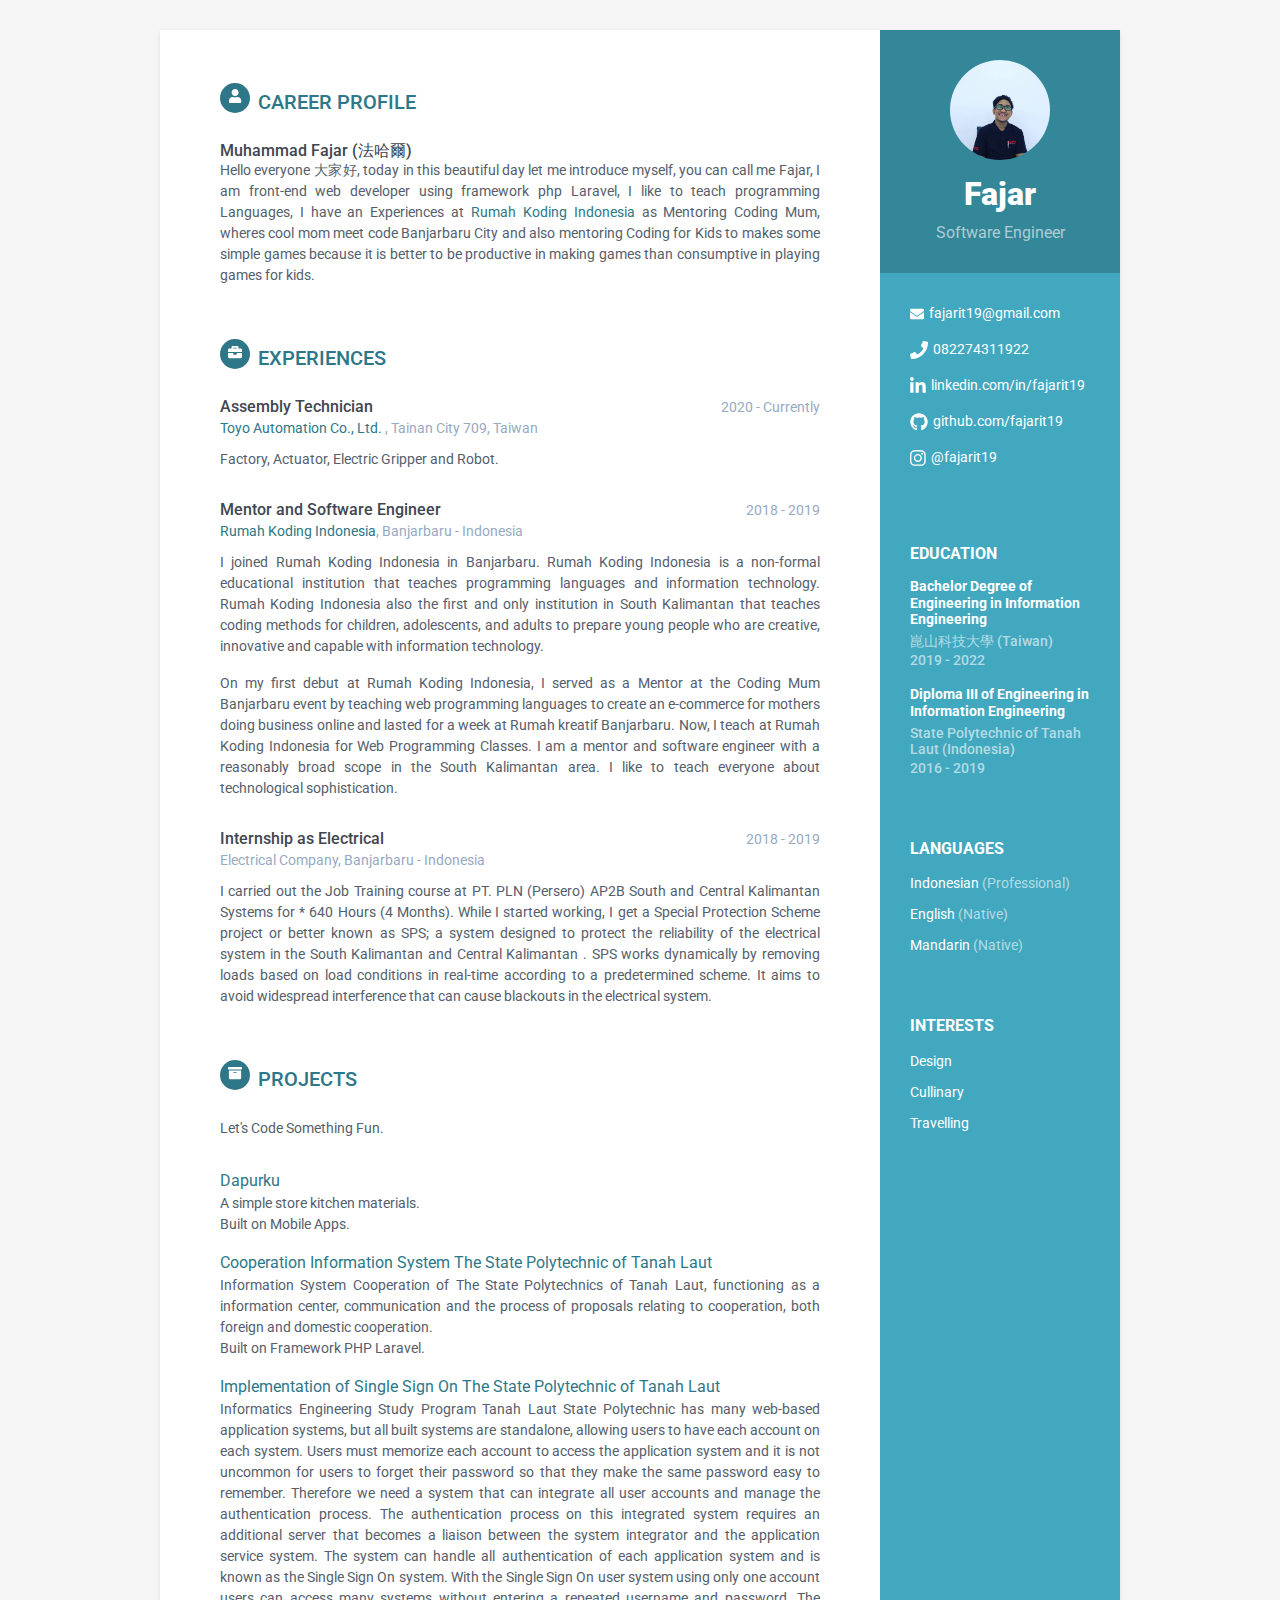
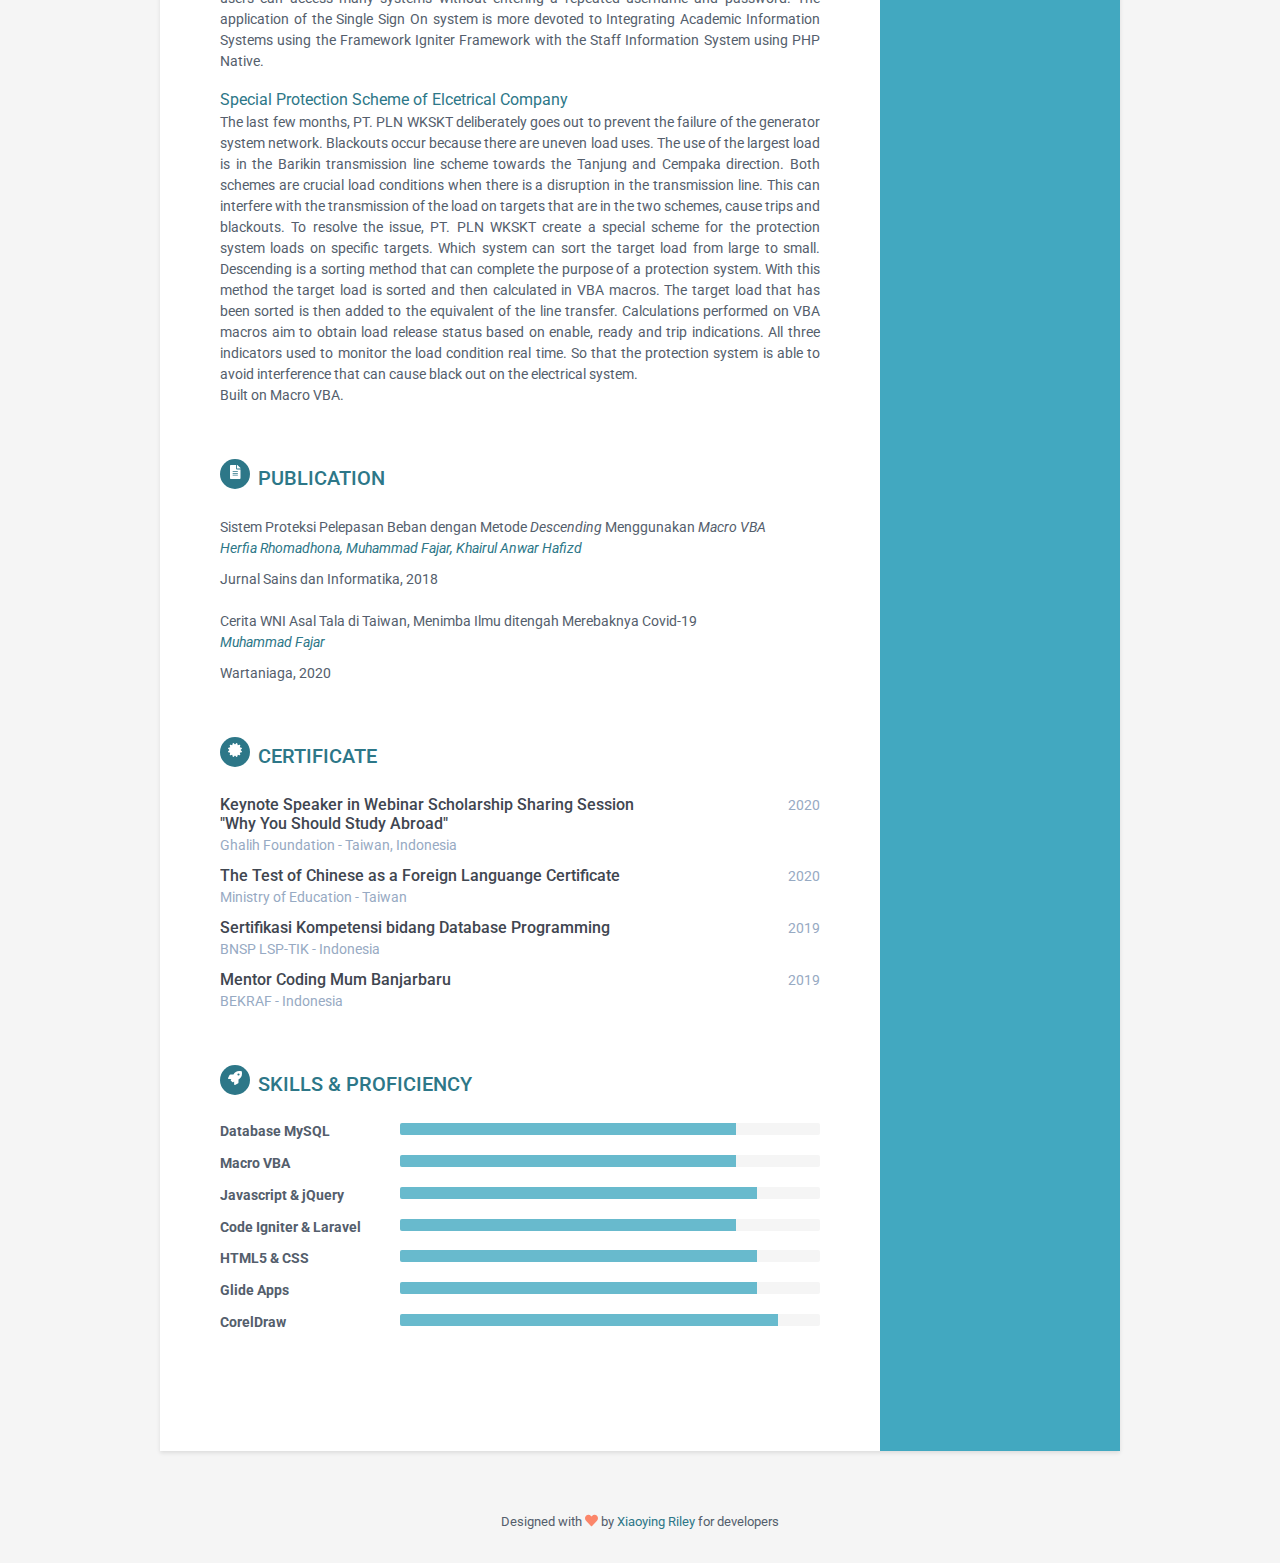
==== index.html @ 0b2ce579 "Update index.html" ====
<!DOCTYPE html>
<html lang="en">

<head>
    <title>Muhammad Fajar</title>

    <!-- Meta -->
    <meta charset="utf-8">
    <meta http-equiv="X-UA-Compatible" content="IE=edge">
    <meta name="viewport" content="width=device-width, initial-scale=1.0">
    <meta name="description" content="Responsive HTML5 Resume/CV Template for Developers">
    <meta name="author" content="Xiaoying Riley at 3rd Wave Media">
    <link rel="shortcut icon" href="codeoutlinedprogrammingsigns_81143.ico">
    <!-- Google Font -->
    <link href='https://fonts.googleapis.com/css?family=Roboto:400,500,400italic,300italic,300,500italic,700,700italic,900,900italic' rel='stylesheet' type='text/css'>
    <!-- FontAwesome JS-->
    <script defer src="assets/fontawesome/js/all.min.js"></script>
    <!-- Global CSS -->
    <link rel="stylesheet" href="assets/plugins/bootstrap/css/bootstrap.min.css">
    <!-- Theme CSS -->
    <link id="theme-style" rel="stylesheet" href="assets/css/orbit-1.css">

    <!-- DEMO ONLY -->
    <link id="theme-style" rel="stylesheet" href="demo/demo.css">

    <style type="text/css">
        img {
            border-radius: 50%;
        }
    </style>

</head>

<body>

    <div class="wrapper">
        <div class="sidebar-wrapper">
            <div class="profile-container">
                <img class="profile" src="assets/images/fajarit19.png" alt="fajarit19" width="100" height="100" />
                <h1 class="name">Fajar</h1>
                <h3 class="tagline">Software Engineer</h3>
            </div>
            <!--//profile-container-->

            <div class="contact-container container-block">
                <ul class="list-unstyled contact-list">
                    <li class="email"><i class="fas fa-envelope"></i><a href="mailto: yourname@email.com">fajarit19@gmail.com</a></li>
                    <li class="phone"><i class="fas fa-phone"></i><a href="https://api.whatsapp.com/send?phone=+6282274311922&text=Hello">082274311922</a></li>
                    <!-- <li class="website"><i class="fas fa-globe"></i><a href="https://themes.3rdwavemedia.com/bootstrap-templates/resume/orbit-free-resume-cv-bootstrap-theme-for-developers/" target="_blank">portfoliosite.com</a></li> -->
                    <li class="linkedin"><i class="fab fa-linkedin-in"></i><a href="https://linkedin.com/in/fajarit19" target="_blank">linkedin.com/in/fajarit19</a></li>
                    <li class="github"><i class="fab fa-github"></i><a href="https://github.com/fajarit19" target="_blank">github.com/fajarit19</a></li>
                    <li class="instagram"><i class="fab fa-instagram"></i><a href="https://instagram.com/fajarit19" target="_blank">@fajarit19</a></li>
                </ul>
            </div>
            <!--//contact-container-->
            <div class="education-container container-block">
                <h2 class="container-block-title">Education</h2>
                <div class="item">
                    <h4 class="degree">Bachelor Degree of Engineering in Information Engineering</h4>
                    <h5 class="meta">崑山科技大學 (Taiwan)</h5>
                    <div class="time">2019 - 2022</div>
                </div>
                <!--//item-->
                <div class="item">
                    <h4 class="degree">Diploma III of Engineering in Information Engineering</h4>
                    <h5 class="meta">State Polytechnic of Tanah Laut (Indonesia)</h5>
                    <div class="time">2016 - 2019</div>
                </div>
                <!--//item-->
            </div>
            <!--//education-container-->

            <div class="languages-container container-block">
                <h2 class="container-block-title">Languages</h2>
                <ul class="list-unstyled interests-list">
                    <li>Indonesian <span class="lang-desc">(Professional)</span></li>
                    <li>English <span class="lang-desc">(Native)</span></li>
                    <li>Mandarin <span class="lang-desc">(Native)</span></li>
                </ul>
            </div>
            <!--//interests-->

            <div class="interests-container container-block">
                <h2 class="container-block-title">Interests</h2>
                <ul class="list-unstyled interests-list">
                    <li>Design</li>
                    <li>Cullinary</li>
                    <li>Travelling</li>
                </ul>
            </div>
            <!--//interests-->

        </div>
        <!--//sidebar-wrapper-->

        <div class="main-wrapper">

            <section class="section summary-section">
                <h2 class="section-title"><span class="icon-holder"><i class="fas fa-user"></i></span>Career Profile</h2>
                <div class="summary">
                    <h3 class="job-title">Muhammad Fajar (法哈爾)</h3>
                    <p style="text-align:justify">Hello everyone 大家好, today in this beautiful day let me introduce myself, you can call me Fajar, I am front-end web developer using framework php Laravel, I like to teach programming Languages, I have an Experiences at <a href="https://rumahkoding.id"
                            target="_blank">Rumah Koding Indonesia</a> as Mentoring Coding Mum, wheres cool mom meet code Banjarbaru City and also mentoring Coding for Kids to makes some simple games because it is better to be productive in making games than
                        consumptive in playing games for kids.</p>
                </div>
                <!--//summary-->
            </section>
            <!--//section-->

            <section class="section experiences-section">
                <h2 class="section-title"><span class="icon-holder"><i class="fas fa-briefcase"></i></span>Experiences</h2>

                <div class="item">
                    <div class="meta">
                        <div class="upper-row">
                            <h3 class="job-title">Assembly Technician</h3>
                            <div class="time">2020 - Currently</div>
                        </div>
                        <!--//upper-row-->
                        <div class="company"><a href="http://www.toyorobot.com/" target="_blank">Toyo Automation Co., Ltd. </a>, Tainan City 709, Taiwan</div>
                    </div>
                    <!--//meta-->
                    <div class="details">
                        <p style="text-align:justify">Factory, Actuator, Electric Gripper and Robot.</p>

                    </div>
                    <!--//details-->
                </div>
                <!--//item-->

                <div class="item">
                    <div class="meta">
                        <div class="upper-row">
                            <h3 class="job-title">Mentor and Software Engineer</h3>
                            <div class="time">2018 - 2019</div>
                        </div>
                        <!--//upper-row-->
                        <div class="company"><a href="https://rumahkoding.id" target="_blank">Rumah Koding Indonesia</a>, Banjarbaru - Indonesia</div>
                    </div>
                    <!--//meta-->
                    <div class="details">
                        <p style="text-align:justify">I joined Rumah Koding Indonesia in Banjarbaru. Rumah Koding Indonesia is a non-formal educational institution that teaches programming languages and information technology. Rumah Koding Indonesia also the first and only institution
                            in South Kalimantan that teaches coding methods for children, adolescents, and adults to prepare young people who are creative, innovative and capable with information technology.</p>
                        <p style="text-align:justify">On my first debut at Rumah Koding Indonesia, I served as a Mentor at the Coding Mum Banjarbaru event by teaching web programming languages to create an e-commerce for mothers doing business online and lasted for a week at Rumah
                            kreatif Banjarbaru. Now, I teach at Rumah Koding Indonesia for Web Programming Classes. I am a mentor and software engineer with a reasonably broad scope in the South Kalimantan area. I like to teach everyone about technological
                            sophistication.
                        </p>
                    </div>
                    <!--//details-->
                </div>
                <!--//item-->

                <div class="item">
                    <div class="meta">
                        <div class="upper-row">
                            <h3 class="job-title">Internship as Electrical</h3>
                            <div class="time">2018 - 2019</div>
                        </div>
                        <!--//upper-row-->
                        <div class="company">Electrical Company, Banjarbaru - Indonesia</div>
                    </div>
                    <!--//meta-->
                    <div class="details">
                        <p style="text-align:justify">I carried out the Job Training course at PT. PLN (Persero) AP2B South and Central Kalimantan Systems for * 640 Hours (4 Months). While I started working, I get a Special Protection Scheme project or better known as SPS; a system
                            designed to protect the reliability of the electrical system in the South Kalimantan and Central Kalimantan . SPS works dynamically by removing loads based on load conditions in real-time according to a predetermined scheme.
                            It aims to avoid widespread interference that can cause blackouts in the electrical system.</p>

                    </div>
                    <!--//details-->
                </div>
                <!--//item-->

            </section>
            <!--//section-->

            <section class="section projects-section">
                <h2 class="section-title"><span class="icon-holder"><i class="fas fa-archive"></i></span>Projects</h2>
                <div class="intro">
                    <p style="text-align:justify">Let's Code Something Fun. </p>
                </div>
                <!--//intro-->
                <div class="item">
                    <span class="project-title"><a href="" target="_blank">Dapurku</a></span> <br>
                    <p class="project-tagline">A simple store kitchen materials. <br> Built on Mobile Apps. </p>
                </div>
                <!--//item
                <div class="item">
                    <span class="project-title"><a href="" target="_blank">Orange Expert System with Certainty Factor Method</a></span> <br>
                    <p class="project-tagline" style="text-align:justify">Expert systems that can detect or diagnose diseases in lemon plants. Certainty Factor Method technique is one of the methods found in the expert system that can search for the type of disease with the most symptoms in the input, so
                        as to produce conclusions in the form of diseases of each disease. <br> Built on Framework PHP Code Igniter.</p>

                </div>
                -->
                <div class="item">
                    <span class="project-title"><a href="https://fajarit19.github.io/sikmatala/" target="_blank">Cooperation Information System The State Polytechnic of Tanah Laut</a></span> <br>
                    <p class="project-tagline" style="text-align:justify">Information System Cooperation of The State Polytechnics of Tanah Laut, functioning as a information center, communication and the process of proposals relating to cooperation, both foreign and domestic cooperation. <br> Built on Framework
                        PHP Laravel.</p>
                </div>
                <!--//item-->
                <div class="item">
                    <span class="project-title"><a href="" target="_blank">Implementation of Single Sign On The State Polytechnic of Tanah Laut</a></span> <br>
                    <p class="project-tagline" style="text-align:justify">Informatics Engineering Study Program Tanah Laut State Polytechnic has many web-based application systems, but all built systems are standalone, allowing users to have each account on each system. Users must memorize each account to
                        access the application system and it is not uncommon for users to forget their password so that they make the same password easy to remember. Therefore we need a system that can integrate all user accounts and manage the authentication
                        process. The authentication process on this integrated system requires an additional server that becomes a liaison between the system integrator and the application service system. The system can handle all authentication of each
                        application system and is known as the Single Sign On system. With the Single Sign On user system using only one account users can access many systems without entering a repeated username and password. The application of the Single
                        Sign On system is more devoted to Integrating Academic Information Systems using the Framework Igniter Framework with the Staff Information System using PHP Native.</p>
                </div>
                <!--//item-->
                <div class="item">
                    <span class="project-title"><a href="" target="_blank">Special Protection Scheme of Elcetrical Company</a></span> <br>
                    <p class="project-tagline" style="text-align:justify">The last few months, PT. PLN WKSKT deliberately goes out to prevent the failure of the generator system network. Blackouts occur because there are uneven load uses. The use of the largest load is in the Barikin transmission line scheme
                        towards the Tanjung and Cempaka direction. Both schemes are crucial load conditions when there is a disruption in the transmission line. This can interfere with the transmission of the load on targets that are in the two schemes,
                        cause trips and blackouts. To resolve the issue, PT. PLN WKSKT create a special scheme for the protection system loads on specific targets. Which system can sort the target load from large to small. Descending is a sorting method
                        that can complete the purpose of a protection system. With this method the target load is sorted and then calculated in VBA macros. The target load that has been sorted is then added to the equivalent of the line transfer. Calculations
                        performed on VBA macros aim to obtain load release status based on enable, ready and trip indications. All three indicators used to monitor the load condition real time. So that the protection system is able to avoid interference
                        that can cause black out on the electrical system. <br> Built on Macro VBA.</p>
                </div>
                <!--
                <div class="item">
                    <span class="project-title"><a href="" target="_blank">Stalls Read  of City Banjarbaru</a></span> <br>
                    <p class="project-tagline">A simple book lending system. <br> Built on Glide Apps. </p>
                </div>
                //item-->
                <!--//item-->
            </section>
            <!--//section-->

            <section class="section publications-section">
                <h2 class="section-title"><span class="icon-holder"><i class="fas fa-file-alt"></i></span>Publication</h2>
                <!--//intro-->
                <div class="item">
                    <div class="publication-title">Sistem Proteksi Pelepasan Beban dengan Metode <i>Descending</i> Menggunakan <i>Macro VBA</i> </div>
                    <div class="company"><a href="https://doi.org/10.34128/jsi.v5i1.165" target="_blank"><i>Herfia Rhomadhona, Muhammad Fajar, Khairul Anwar Hafizd</i></a></div>
                    <div class="publication-conference">Jurnal Sains dan Informatika, 2018</div>
                </div>
                <!--//item--><br>
                <div class="item">
                    <div class="publication-title">Cerita WNI Asal Tala di Taiwan, Menimba Ilmu ditengah Merebaknya Covid-19</div>
                    <div class="company"><a href="https://wartaniaga.com/2020/03/cerita-wni-asal-tala-di-taiwan-menimba-ilmu-di-tengah-merebaknya-covid-19/" target="_blank"><i>Muhammad Fajar</i></a></div>
                    <div class="publication-conference">Wartaniaga, 2020</div>
                </div>
                <!--//item-->
            </section>

            <section class="section certificate-section">
                <h2 class="section-title"><span class="icon-holder"><i class="fas fa-certificate"></i></span>Certificate</h2>

                <div class="item">
                    <div class="meta">
                        <div class="upper-row">
                            <h3 class="job-title">Keynote Speaker in Webinar Scholarship Sharing Session <br> "Why You Should Study Abroad"</h3>
                            <div class="time">2020</div>
                        </div>
                        <!--//upper-row-->
                        <div class="company">Ghalih Foundation - Taiwan, Indonesia</div>
                    </div>
                    <!--//meta-->
                </div>
                <!--//item-->

                <div class="item">
                    <div class="meta">
                        <div class="upper-row">
                            <h3 class="job-title">The Test of Chinese as a Foreign Languange Certificate</h3>
                            <div class="time">2020</div>
                        </div>
                        <!--//upper-row-->
                        <div class="company">Ministry of Education - Taiwan</div>
                    </div>
                    <!--//meta-->
                </div>
                <!--//item-->

                <div class="item">
                    <div class="meta">
                        <div class="upper-row">
                            <h3 class="job-title">Sertifikasi Kompetensi bidang Database Programming</h3>
                            <div class="time">2019</div>
                        </div>
                        <!--//upper-row-->
                        <div class="company">BNSP LSP-TIK - Indonesia</div>
                    </div>
                    <!--//meta-->

                    <div class="item">
                        <div class="meta">
                            <div class="upper-row">
                                <h3 class="job-title">Mentor Coding Mum Banjarbaru</h3>
                                <div class="time">2019</div>
                            </div>
                            <!--//upper-row-->
                            <div class="company">BEKRAF - Indonesia</div>
                        </div>
                        <!--//meta-->
                    </div>
                    <!--//item-->

                </div>
                <!--//item-->

            </section>
            <!--//section-->

            <section class="skills-section section">
                <h2 class="section-title"><span class="icon-holder"><i class="fas fa-rocket"></i></span>Skills &amp; Proficiency</h2>
                <div class="skillset">
                    <div class="item">
                        <h3 class="level-title">Database MySQL</h3>
                        <div class="progress level-bar">
                            <div class="progress-bar theme-progress-bar" role="progressbar" style="width: 80%" aria-valuenow="80" aria-valuemin="0" aria-valuemax="100"></div>
                        </div>
                    </div>
                    <!--//item-->
                    
                    <div class="item">
                        <h3 class="level-title">Macro VBA</h3>
                        <div class="progress level-bar">
                            <div class="progress-bar theme-progress-bar" role="progressbar" style="width: 80%" aria-valuenow="80" aria-valuemin="0" aria-valuemax="100"></div>
                        </div>
                    </div>
                    <!--//item-->

                    <div class="item">
                        <h3 class="level-title">Javascript &amp; jQuery</h3>
                        <div class="progress level-bar">
                            <div class="progress-bar theme-progress-bar" role="progressbar" style="width: 85%" aria-valuenow="85" aria-valuemin="0" aria-valuemax="100"></div>
                        </div>
                    </div>
                    <!--//item-->

                    <div class="item">
                        <h3 class="level-title">Code Igniter &amp; Laravel</h3>
                        <div class="progress level-bar">
                            <div class="progress-bar theme-progress-bar" role="progressbar" style="width: 80%" aria-valuenow="80" aria-valuemin="0" aria-valuemax="100"></div>
                        </div>
                    </div>
                    <!--//item-->

                    <div class="item">
                        <h3 class="level-title">HTML5 &amp; CSS</h3>
                        <div class="progress level-bar">
                            <div class="progress-bar theme-progress-bar" role="progressbar" style="width: 85%" aria-valuenow="85" aria-valuemin="0" aria-valuemax="100"></div>
                        </div>
                    </div>
                    <!--//item-->

                    <div class="item">
                        <h3 class="level-title">Glide Apps</h3>
                        <div class="progress level-bar">
                            <div class="progress-bar theme-progress-bar" role="progressbar" style="width: 85%" aria-valuenow="85" aria-valuemin="0" aria-valuemax="100"></div>
                        </div>
                    </div>
                    <!--//item-->

                    <div class="item">
                        <h3 class="level-title">CorelDraw</h3>
                        <div class="progress level-bar">
                            <div class="progress-bar theme-progress-bar" role="progressbar" style="width: 90%" aria-valuenow="90" aria-valuemin="0" aria-valuemax="100"></div>
                        </div>
                    </div>
                    <!--//item-->

                </div>
            </section>
            <!--//skills-section-->

        </div>
        <!--//main-body-->
    </div>

    <footer class="footer">
        <div class="text-center">
            <!--/* This template is free as long as you keep the footer attribution link. If you'd like to use the template without the attribution link, you can buy the commercial license via our website: themes.3rdwavemedia.com Thank you for your support. :) */-->
            <small class="copyright">Designed with <i class="fas fa-heart"></i> by <a href="http://themes.3rdwavemedia.com" target="_blank">Xiaoying Riley</a> for developers</small>
        </div>
        <!--//container-->
    </footer>
    <!--//footer-->

    <!-- DEMO ONLY -->
    <script type="text/javascript" src="demo/jquery-3.4.1.min.js"></script>
    <script type="text/javascript" src="demo/demo.js"></script>

</body>

</html>
---- assets/css/orbit-1.css ----
/*! 
 * Template Name: Orbit - Bootstrap 4 Resume/CV Template for Developers
 * Version: 2.1
 * Author: Xiaoying Riley
 * Copyright: 3rd Wave Media
 * Twitter: @3rdwave_themes
 * Website: http://themes.3rdwavemedia.com/
*/
body {
  font-family: 'Roboto', sans-serif;
  color: #545E6C;
  background: #f5f5f5;
  font-size: 14px;
  -webkit-font-smoothing: antialiased;
  -moz-osx-font-smoothing: grayscale;
}

h1, h2, h3, h4, h5, h6 {
  font-weight: 700;
}

a {
  color: #2d7788;
}

a:hover {
  text-decoration: underline;
  color: #1a454f;
  -webkit-transition: all 0.4s ease-in-out;
  -moz-transition: all 0.4s ease-in-out;
  -ms-transition: all 0.4s ease-in-out;
  -o-transition: all 0.4s ease-in-out;
}

a:focus {
  text-decoration: none;
}

p {
  line-height: 1.5;
}

.wrapper {
  background: #42A8C0;
  max-width: 960px;
  margin: 0 auto;
  margin-top: 30px;
  position: relative;
  -webkit-box-shadow: 0px 2px 4px rgba(0, 0, 0, 0.1);
  -moz-box-shadow: 0px 2px 4px rgba(0, 0, 0, 0.1);
  box-shadow: 0px 2px 4px rgba(0, 0, 0, 0.1);
}

.sidebar-wrapper {
  background: #42A8C0;
  position: absolute;
  right: 0;
  width: 240px;
  height: 100%;
  min-height: 800px;
  color: #fff;
}

.sidebar-wrapper a {
  color: #fff;
}

.sidebar-wrapper .profile-container {
  padding: 30px;
  background: rgba(0, 0, 0, 0.2);
  text-align: center;
  color: #fff;
}

.sidebar-wrapper .name {
  font-size: 32px;
  font-weight: 900;
  margin-top: 0;
  margin-bottom: 10px;
}

.sidebar-wrapper .tagline {
  color: rgba(255, 255, 255, 0.6);
  font-size: 16px;
  font-weight: 400;
  margin-top: 0;
  margin-bottom: 0;
}

.sidebar-wrapper .profile {
  margin-bottom: 15px;
}

.sidebar-wrapper .contact-list .svg-inline--fa {
  margin-right: 5px;
  font-size: 18px;
  vertical-align: middle;
}

.sidebar-wrapper .contact-list li {
  margin-bottom: 15px;
}

.sidebar-wrapper .contact-list li:last-child {
  margin-bottom: 0;
}

.sidebar-wrapper .contact-list .email .svg-inline--fa {
  font-size: 14px;
}

.sidebar-wrapper .container-block {
  padding: 30px;
}

.sidebar-wrapper .container-block-title {
  text-transform: uppercase;
  font-size: 16px;
  font-weight: 700;
  margin-top: 0;
  margin-bottom: 15px;
}

.sidebar-wrapper .degree {
  font-size: 14px;
  margin-top: 0;
  margin-bottom: 5px;
}

.sidebar-wrapper .education-container .item {
  margin-bottom: 15px;
}

.sidebar-wrapper .education-container .item:last-child {
  margin-bottom: 0;
}

.sidebar-wrapper .education-container .meta {
  color: rgba(255, 255, 255, 0.6);
  font-weight: 500;
  margin-bottom: 0px;
  margin-top: 0;
  font-size: 14px;
}

.sidebar-wrapper .education-container .time {
  color: rgba(255, 255, 255, 0.6);
  font-weight: 500;
  margin-bottom: 0px;
}

.sidebar-wrapper .languages-container .lang-desc {
  color: rgba(255, 255, 255, 0.6);
}

.sidebar-wrapper .languages-list {
  margin-bottom: 0;
}

.sidebar-wrapper .languages-list li {
  margin-bottom: 10px;
}

.sidebar-wrapper .languages-list li:last-child {
  margin-bottom: 0;
}

.sidebar-wrapper .interests-list {
  margin-bottom: 0;
}

.sidebar-wrapper .interests-list li {
  margin-bottom: 10px;
}

.sidebar-wrapper .interests-list li:last-child {
  margin-bottom: 0;
}

.main-wrapper {
  background: #fff;
  padding: 60px;
  padding-right: 300px;
}

.main-wrapper .section-title {
  text-transform: uppercase;
  font-size: 20px;
  font-weight: 500;
  color: #2d7788;
  position: relative;
  margin-top: 0;
  margin-bottom: 20px;
}

.main-wrapper .section-title .icon-holder {
  width: 30px;
  height: 30px;
  margin-right: 8px;
  display: inline-block;
  color: #fff;
  -webkit-border-radius: 50%;
  -moz-border-radius: 50%;
  -ms-border-radius: 50%;
  -o-border-radius: 50%;
  border-radius: 50%;
  -moz-background-clip: padding;
  -webkit-background-clip: padding-box;
  background-clip: padding-box;
  background: #2d7788;
  text-align: center;
  font-size: 16px;
  position: relative;
  top: -8px;
}

.main-wrapper .section-title .icon-holder .svg-inline--fa {
  font-size: 14px;
  margin-top: 6px;
}

.main-wrapper .section {
  margin-bottom: 60px;
}

.main-wrapper .experiences-section .item {
  margin-bottom: 30px;
}

.main-wrapper .upper-row {
  position: relative;
  overflow: hidden;
  margin-bottom: 2px;
}

.main-wrapper .job-title {
  color: #3F4650;
  font-size: 16px;
  margin-top: 0;
  margin-bottom: 0;
  font-weight: 500;
}

.main-wrapper .time {
  position: absolute;
  right: 0;
  top: 0;
  color: #97AAC3;
}

.main-wrapper .company {
  margin-bottom: 10px;
  color: #97AAC3;
}

.main-wrapper .project-title {
  font-size: 16px;
  font-weight: 400;
  margin-top: 0;
  margin-bottom: 5px;
}

.main-wrapper .projects-section .intro {
  margin-bottom: 30px;
}

.main-wrapper .projects-section .item {
  margin-bottom: 15px;
}

.skillset .item {
  margin-bottom: 15px;
  overflow: hidden;
}

.skillset .level-title {
  font-size: 14px;
  margin-top: 0;
  margin-bottom: 12px;
}

.skillset .level-bar {
  height: 12px;
  background: #f5f5f5;
  -webkit-border-radius: 2px;
  -moz-border-radius: 2px;
  -ms-border-radius: 2px;
  -o-border-radius: 2px;
  border-radius: 2px;
  -moz-background-clip: padding;
  -webkit-background-clip: padding-box;
  background-clip: padding-box;
}

.skillset .theme-progress-bar {
  background: #68bacd;
}

.footer {
  padding: 30px;
  padding-top: 60px;
}

.footer .copyright {
  line-height: 1.6;
  color: #545E6C;
  font-size: 13px;
}

.footer .fa-heart {
  color: #fb866a;
}

@media (max-width: 767.98px) {
  .sidebar-wrapper {
    position: static;
    width: inherit;
  }
  .main-wrapper {
    padding: 30px;
  }
  .main-wrapper .time {
    position: static;
    display: block;
    margin-top: 5px;
  }
  .main-wrapper .upper-row {
    margin-bottom: 0;
  }
}

@media (min-width: 992px) {
  .skillset .level-title {
    display: inline-block;
    float: left;
    width: 30%;
    margin-bottom: 0;
  }
}
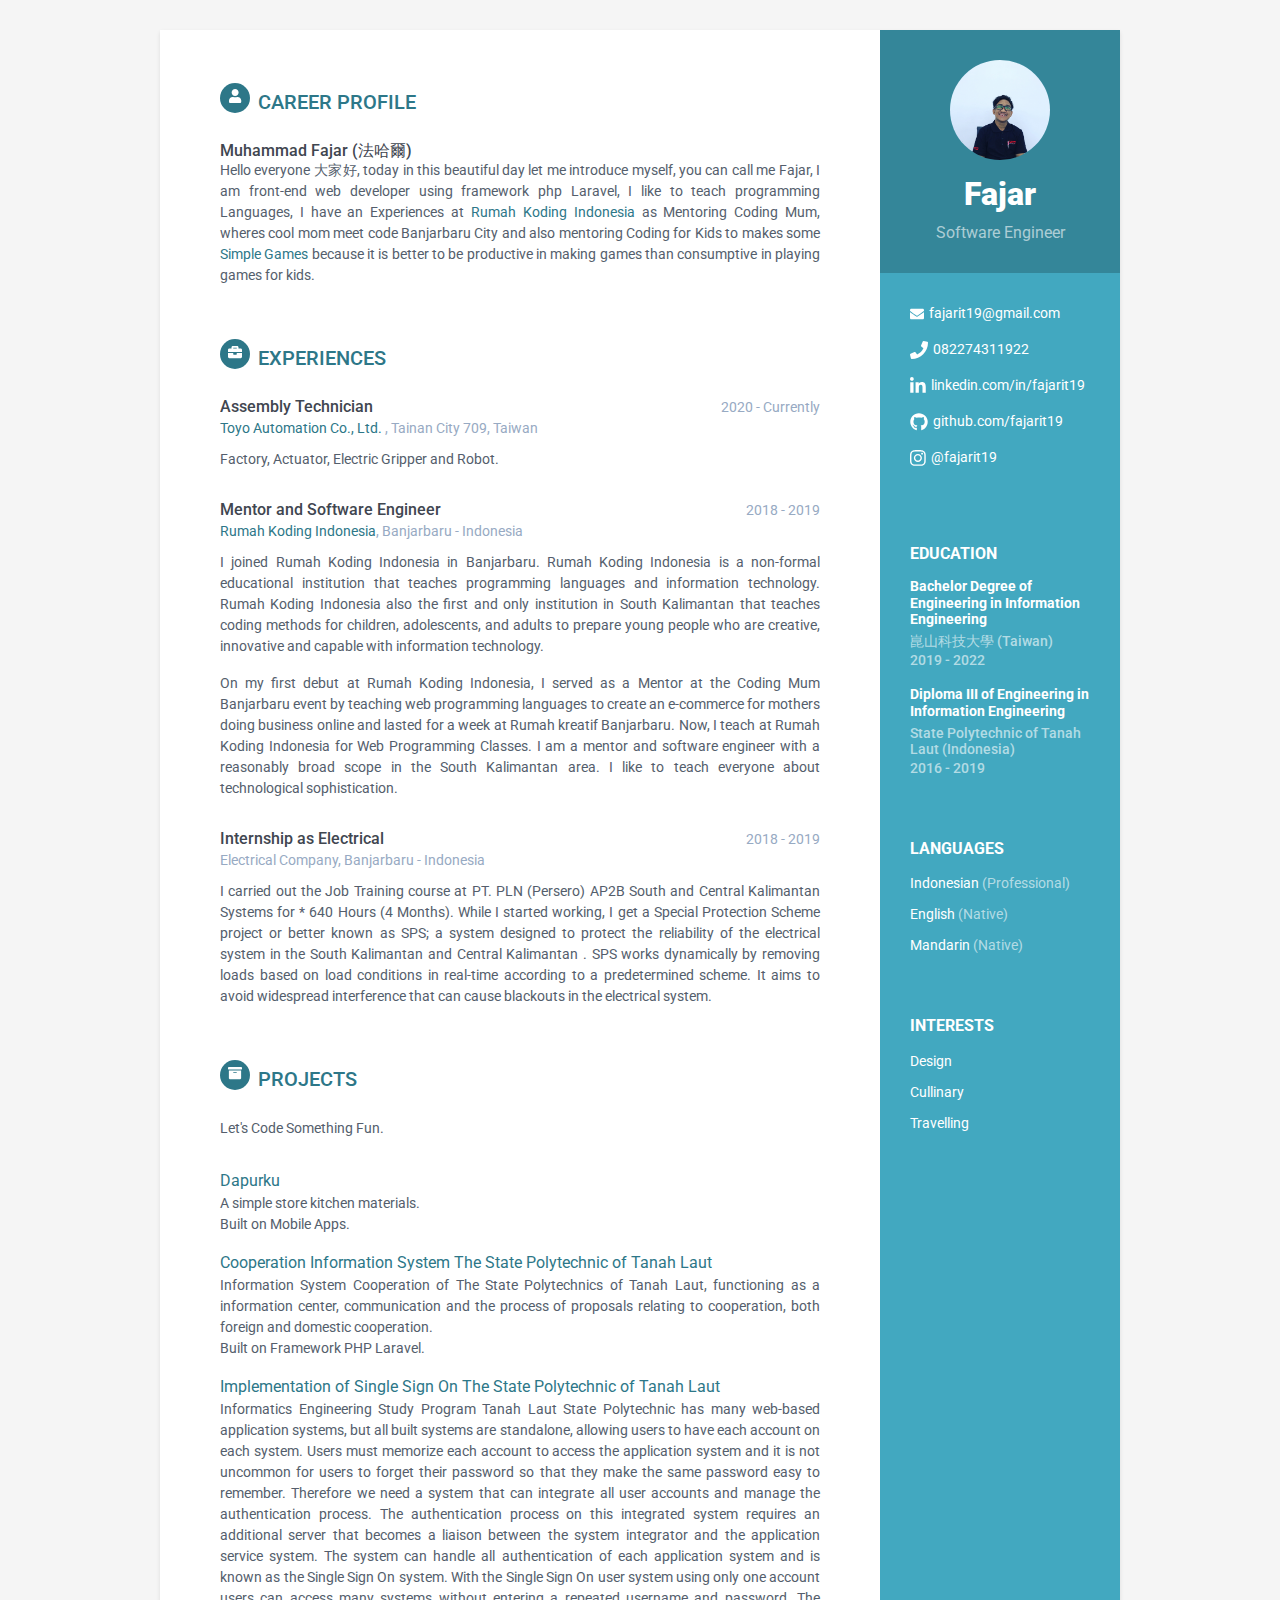
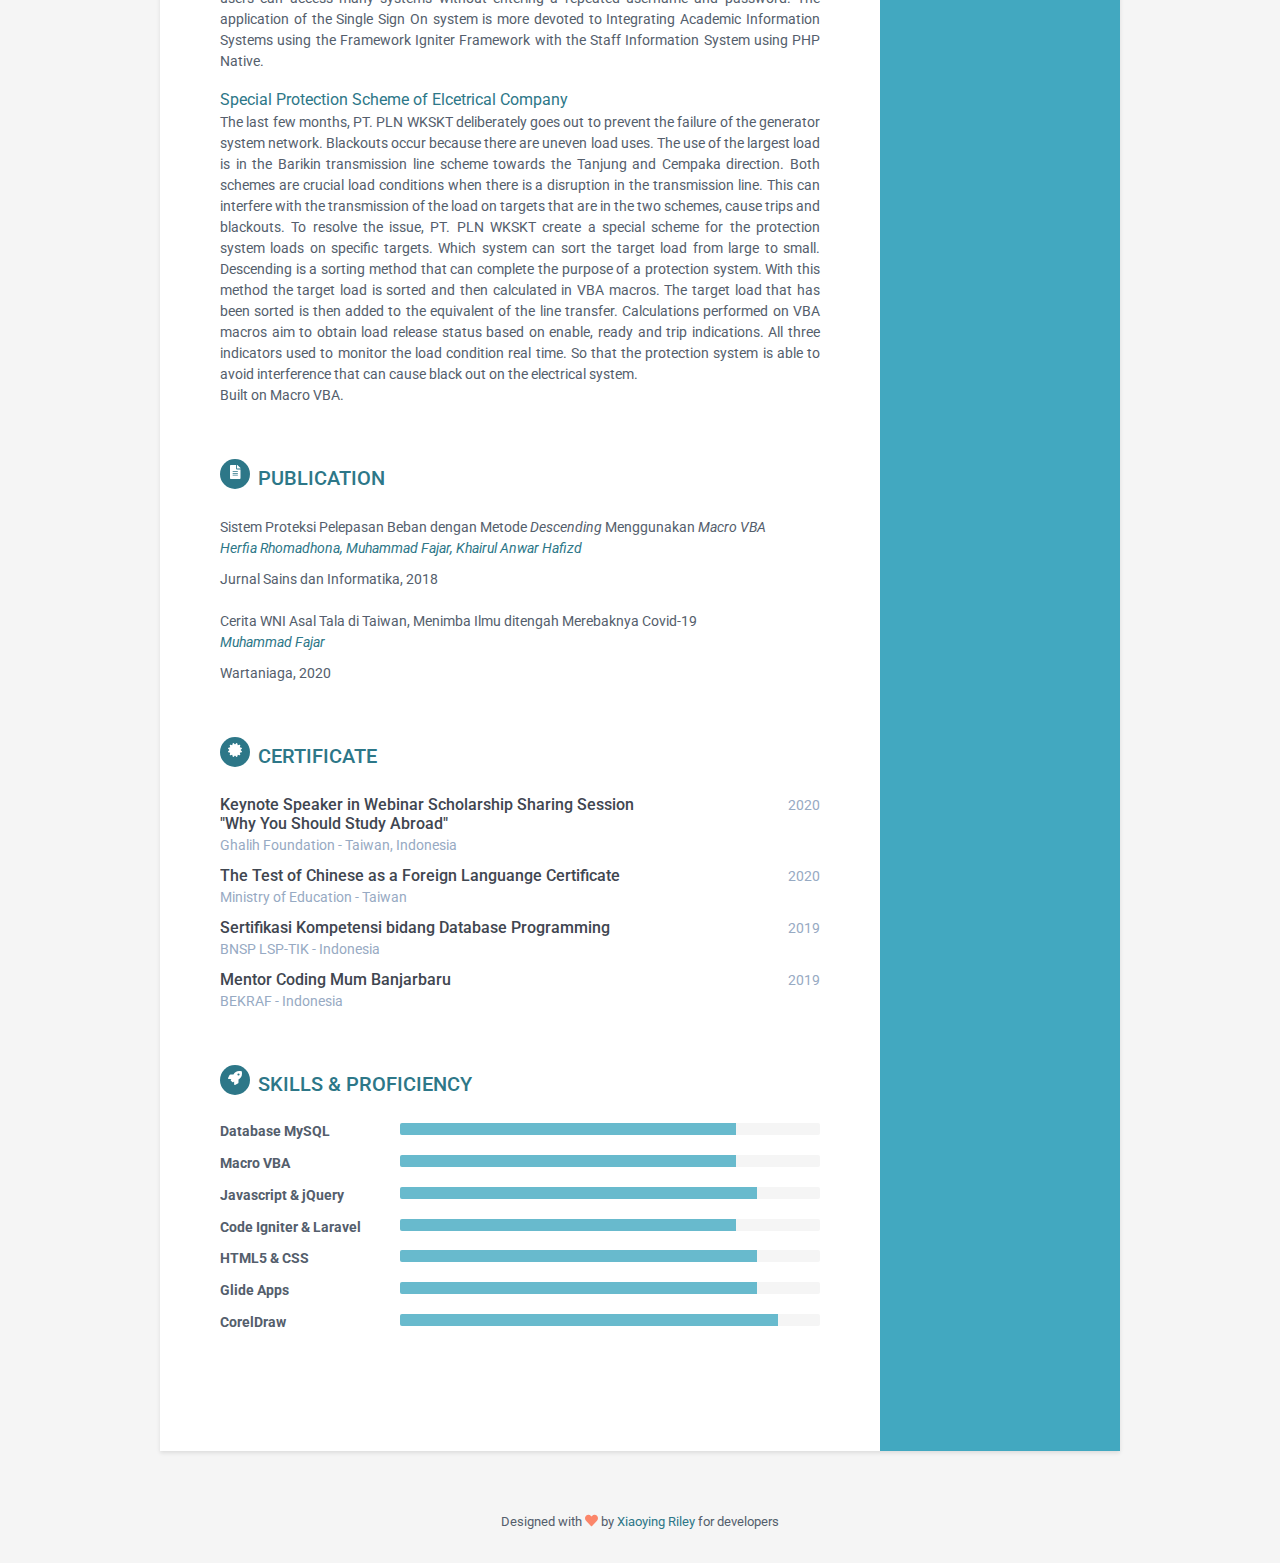
==== commit 24e84144: "Update index.html" ====
--- a/index.html
+++ b/index.html
@@ -100,7 +100,7 @@
                 <div class="summary">
                     <h3 class="job-title">Muhammad Fajar (法哈爾)</h3>
                     <p style="text-align:justify">Hello everyone 大家好, today in this beautiful day let me introduce myself, you can call me Fajar, I am front-end web developer using framework php Laravel, I like to teach programming Languages, I have an Experiences at <a href="https://rumahkoding.id"
-                            target="_blank">Rumah Koding Indonesia</a> as Mentoring Coding Mum, wheres cool mom meet code Banjarbaru City and also mentoring Coding for Kids to makes some simple games because it is better to be productive in making games than
+                            target="_blank">Rumah Koding Indonesia</a> as Mentoring Coding Mum, wheres cool mom meet code Banjarbaru City and also mentoring Coding for Kids to makes some <a href="kegiatan_rumahkoding.png" target="_blank">Simple Games </a> because it is better to be productive in making games than
                         consumptive in playing games for kids.</p>
                 </div>
                 <!--//summary-->
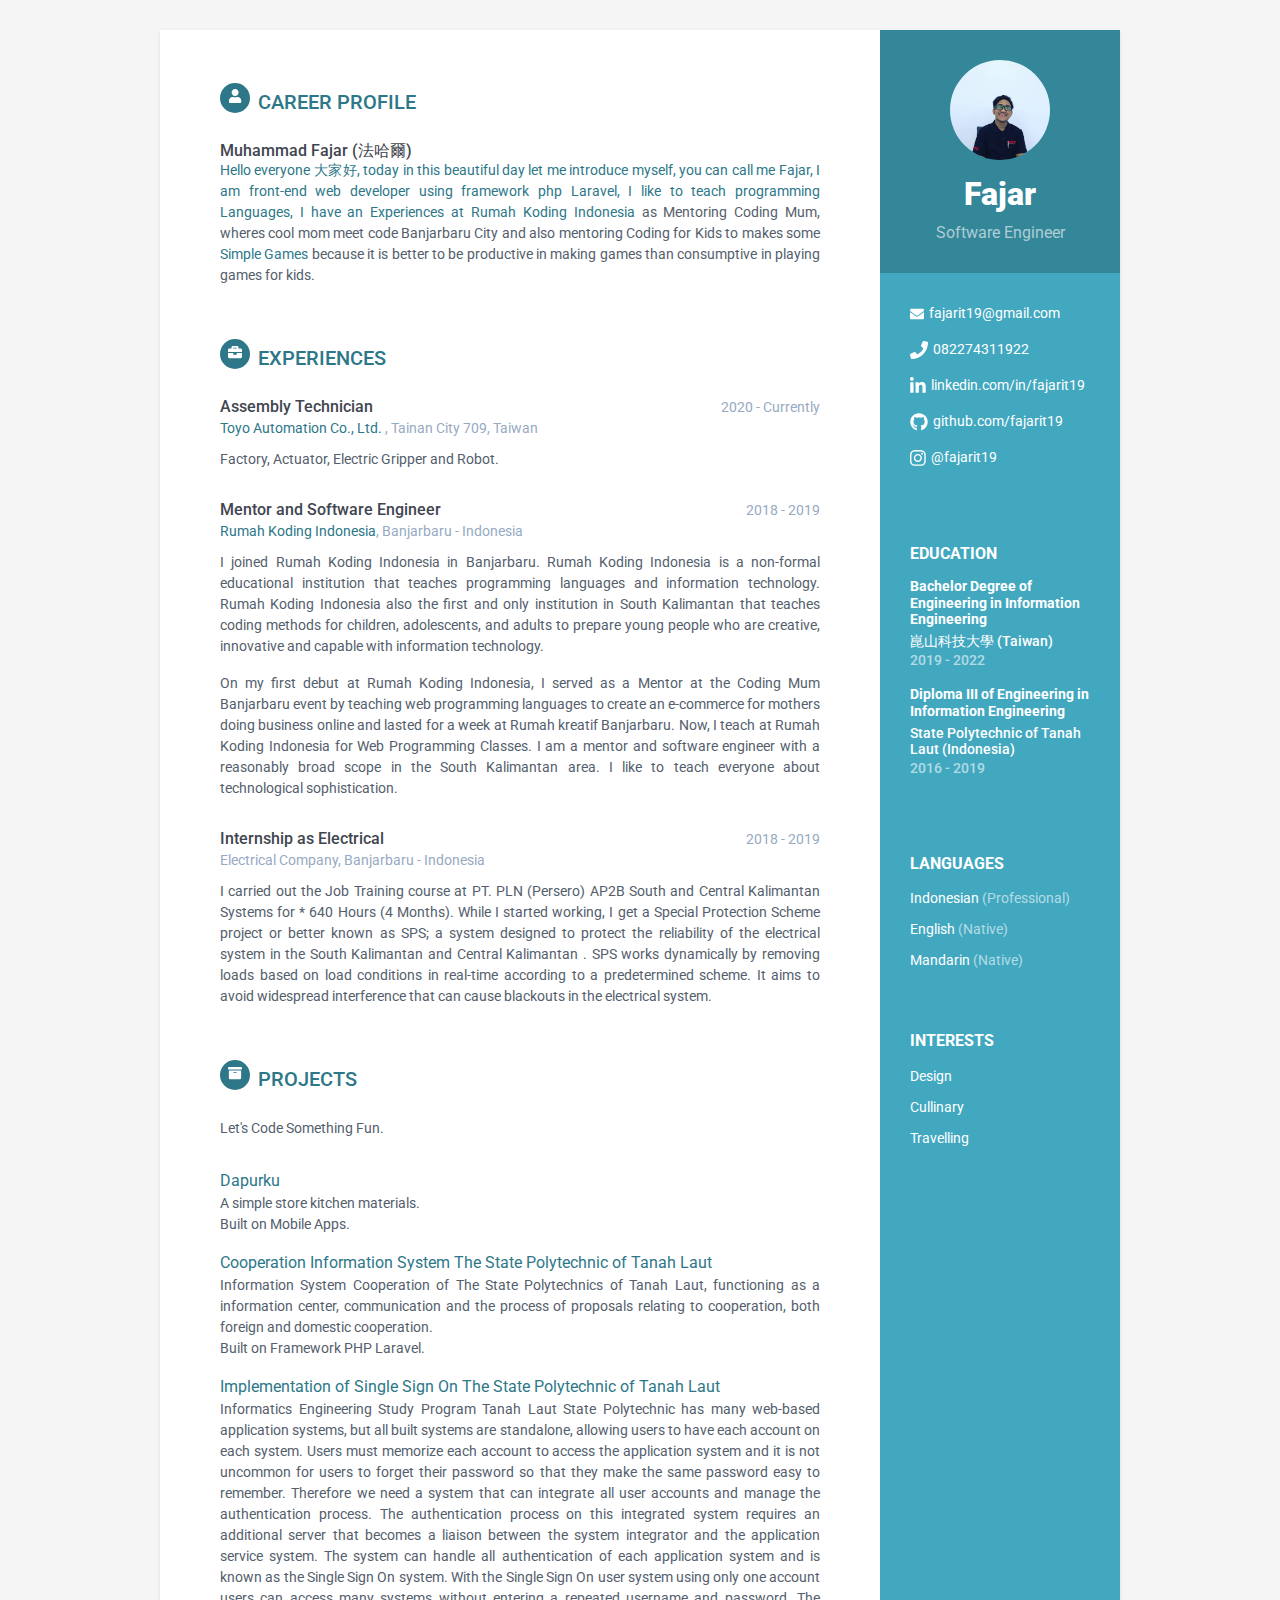
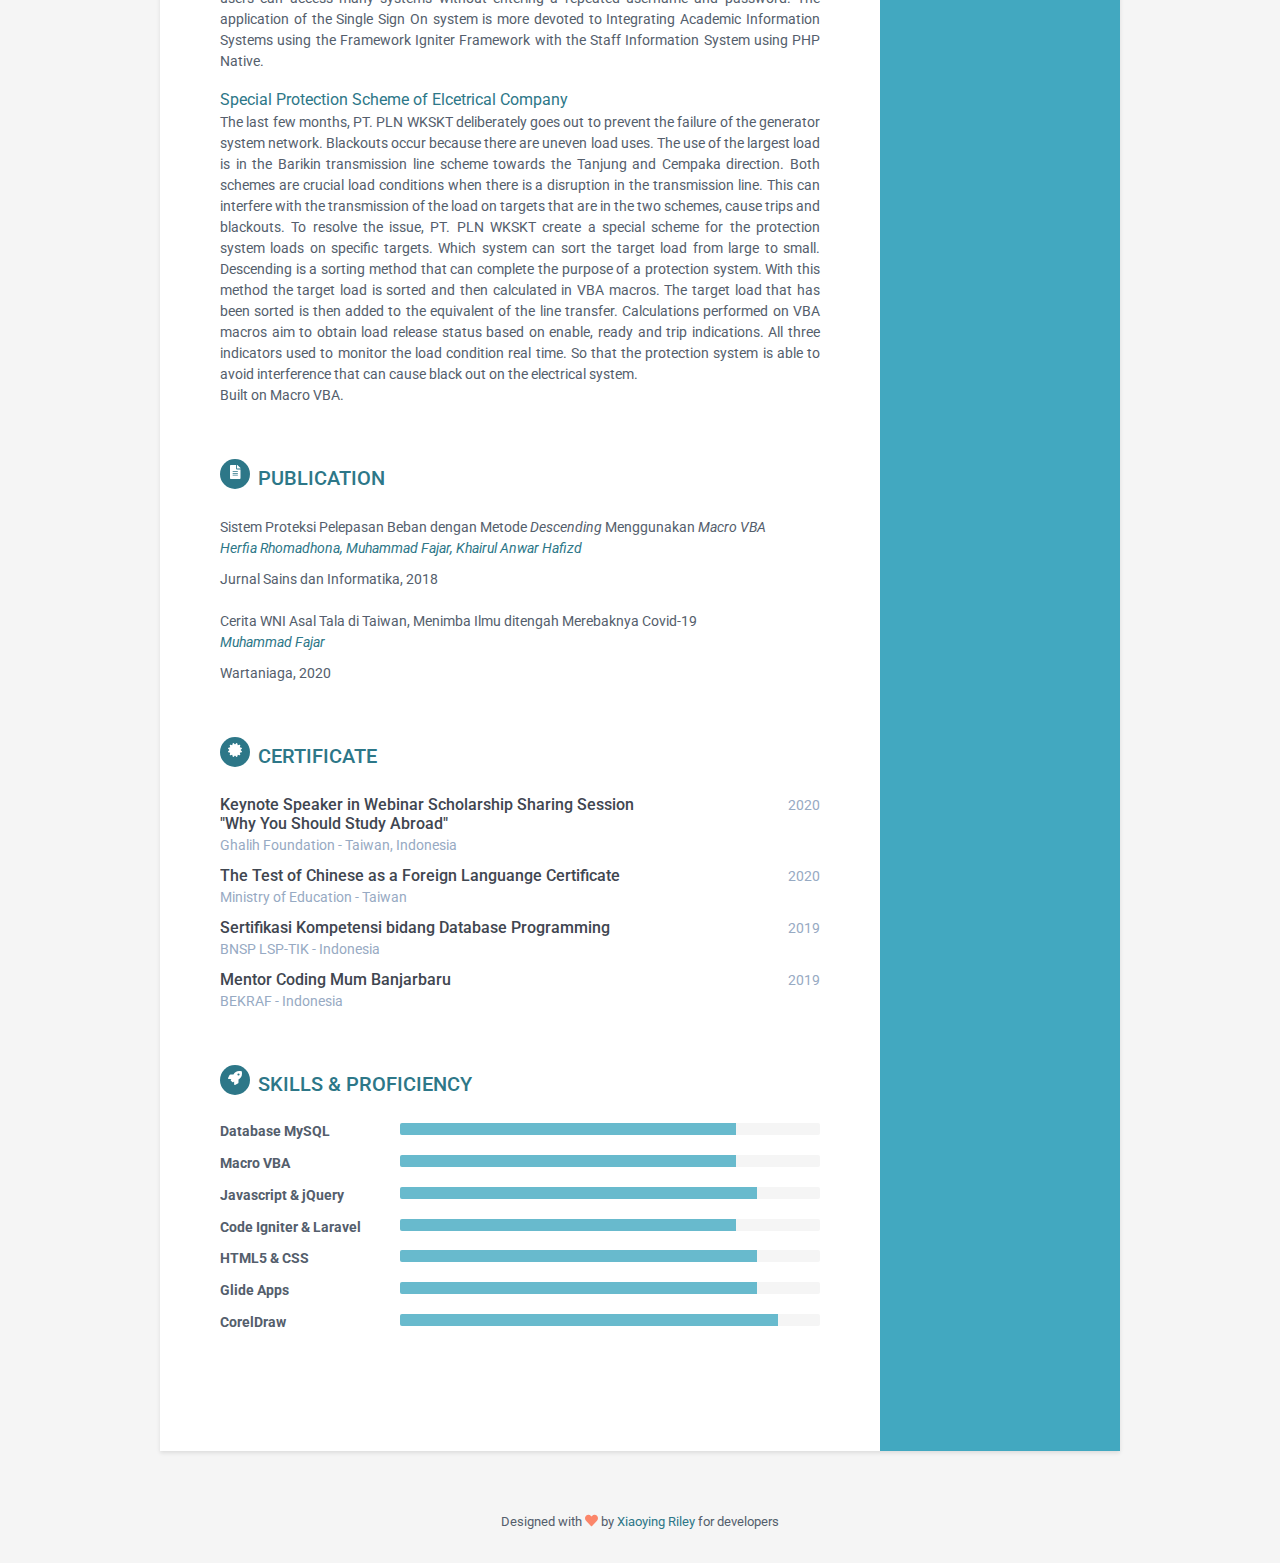
==== commit a0b24a31: "Update index.html" ====
--- a/index.html
+++ b/index.html
@@ -57,13 +57,13 @@
                 <h2 class="container-block-title">Education</h2>
                 <div class="item">
                     <h4 class="degree">Bachelor Degree of Engineering in Information Engineering</h4>
-                    <h5 class="meta">崑山科技大學 (Taiwan)</h5>
+                    <h5 class="meta"><a href="https://www.ksu.edu.tw/" target="_blank">崑山科技大學 (Taiwan)</h5>
                     <div class="time">2019 - 2022</div>
                 </div>
                 <!--//item-->
                 <div class="item">
                     <h4 class="degree">Diploma III of Engineering in Information Engineering</h4>
-                    <h5 class="meta">State Polytechnic of Tanah Laut (Indonesia)</h5>
+                    <h5 class="meta"><a href="https://politala.ac.id/" target="_blank">State Polytechnic of Tanah Laut (Indonesia)</h5>
                     <div class="time">2016 - 2019</div>
                 </div>
                 <!--//item-->
@@ -100,7 +100,7 @@
                 <div class="summary">
                     <h3 class="job-title">Muhammad Fajar (法哈爾)</h3>
                     <p style="text-align:justify">Hello everyone 大家好, today in this beautiful day let me introduce myself, you can call me Fajar, I am front-end web developer using framework php Laravel, I like to teach programming Languages, I have an Experiences at <a href="https://rumahkoding.id"
-                            target="_blank">Rumah Koding Indonesia</a> as Mentoring Coding Mum, wheres cool mom meet code Banjarbaru City and also mentoring Coding for Kids to makes some <a href="kegiatan_rumahkoding.png" target="_blank">Simple Games </a> because it is better to be productive in making games than
+                            target="_blank">Rumah Koding Indonesia</a> as Mentoring Coding Mum, wheres cool mom meet code Banjarbaru City and also mentoring Coding for Kids to makes some <a href="kegiatan_rumahkoding.jpg" target="_blank">Simple Games </a> because it is better to be productive in making games than
                         consumptive in playing games for kids.</p>
                 </div>
                 <!--//summary-->
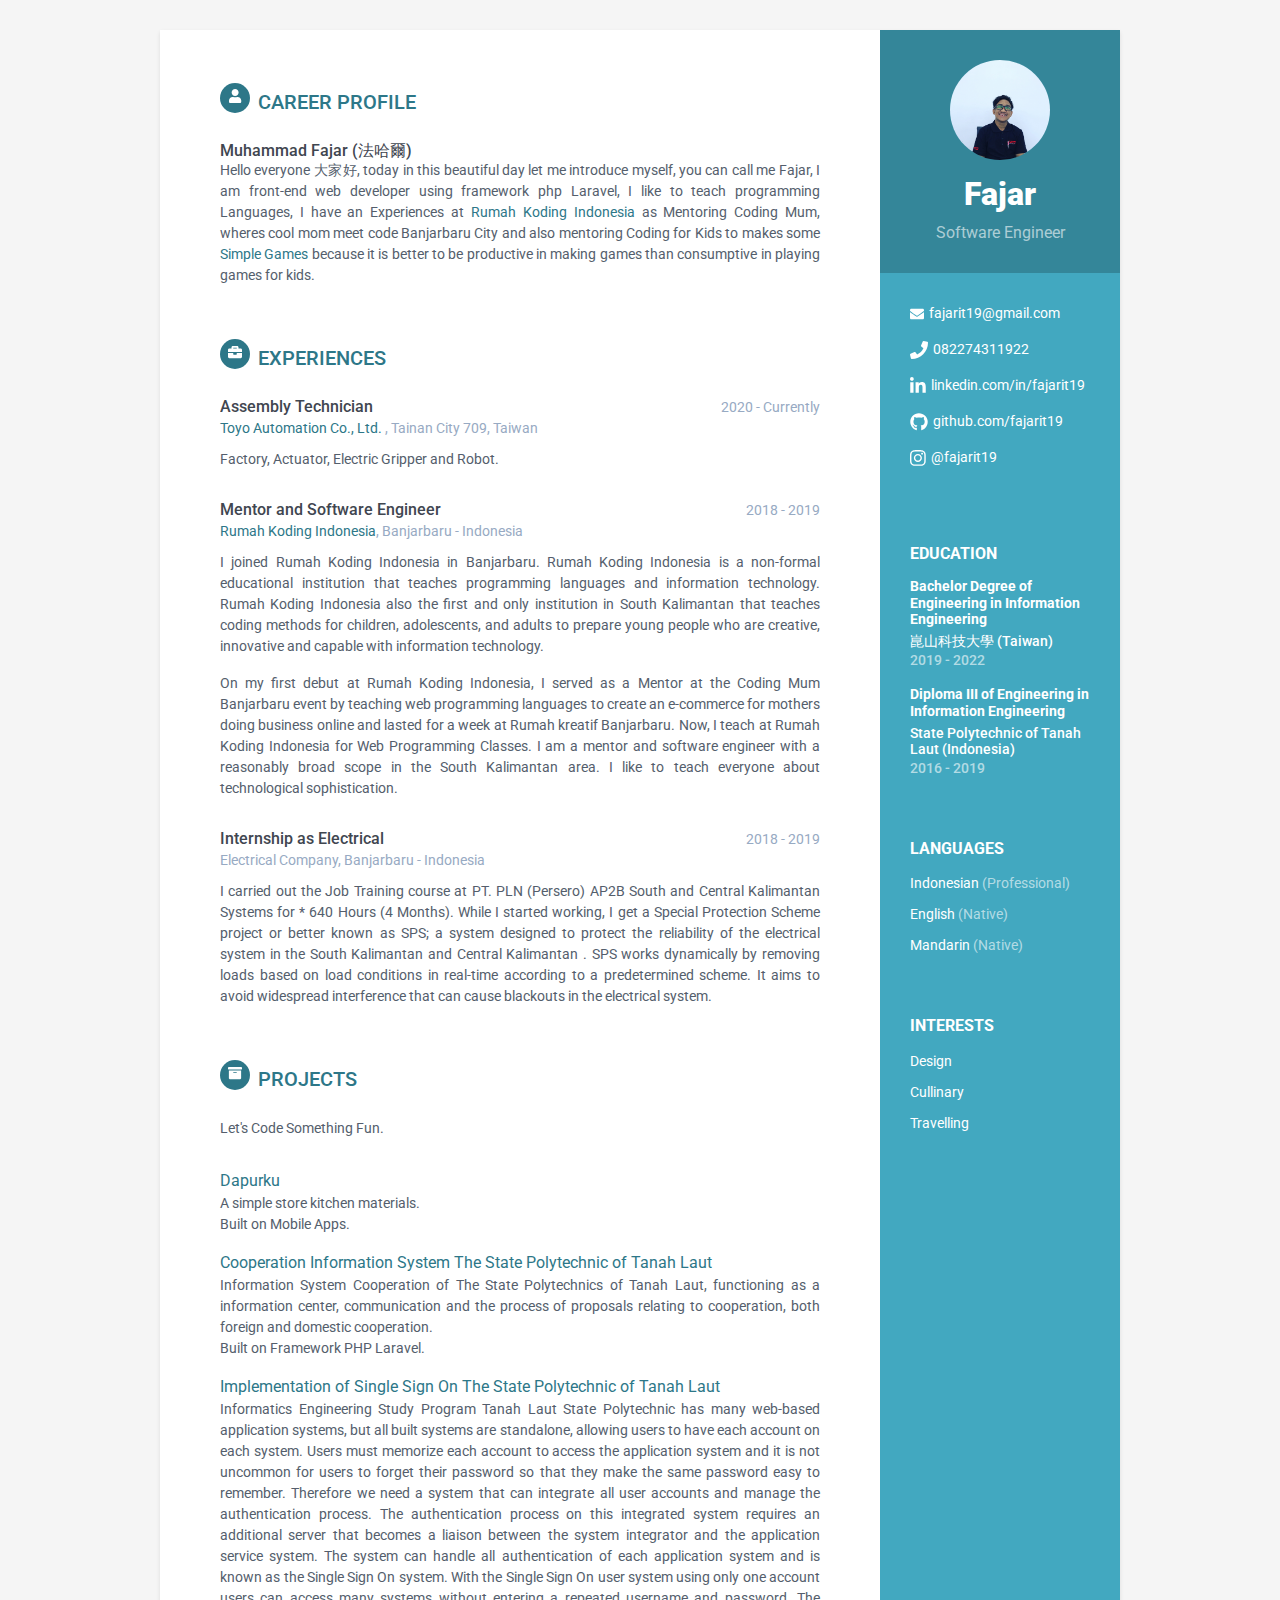
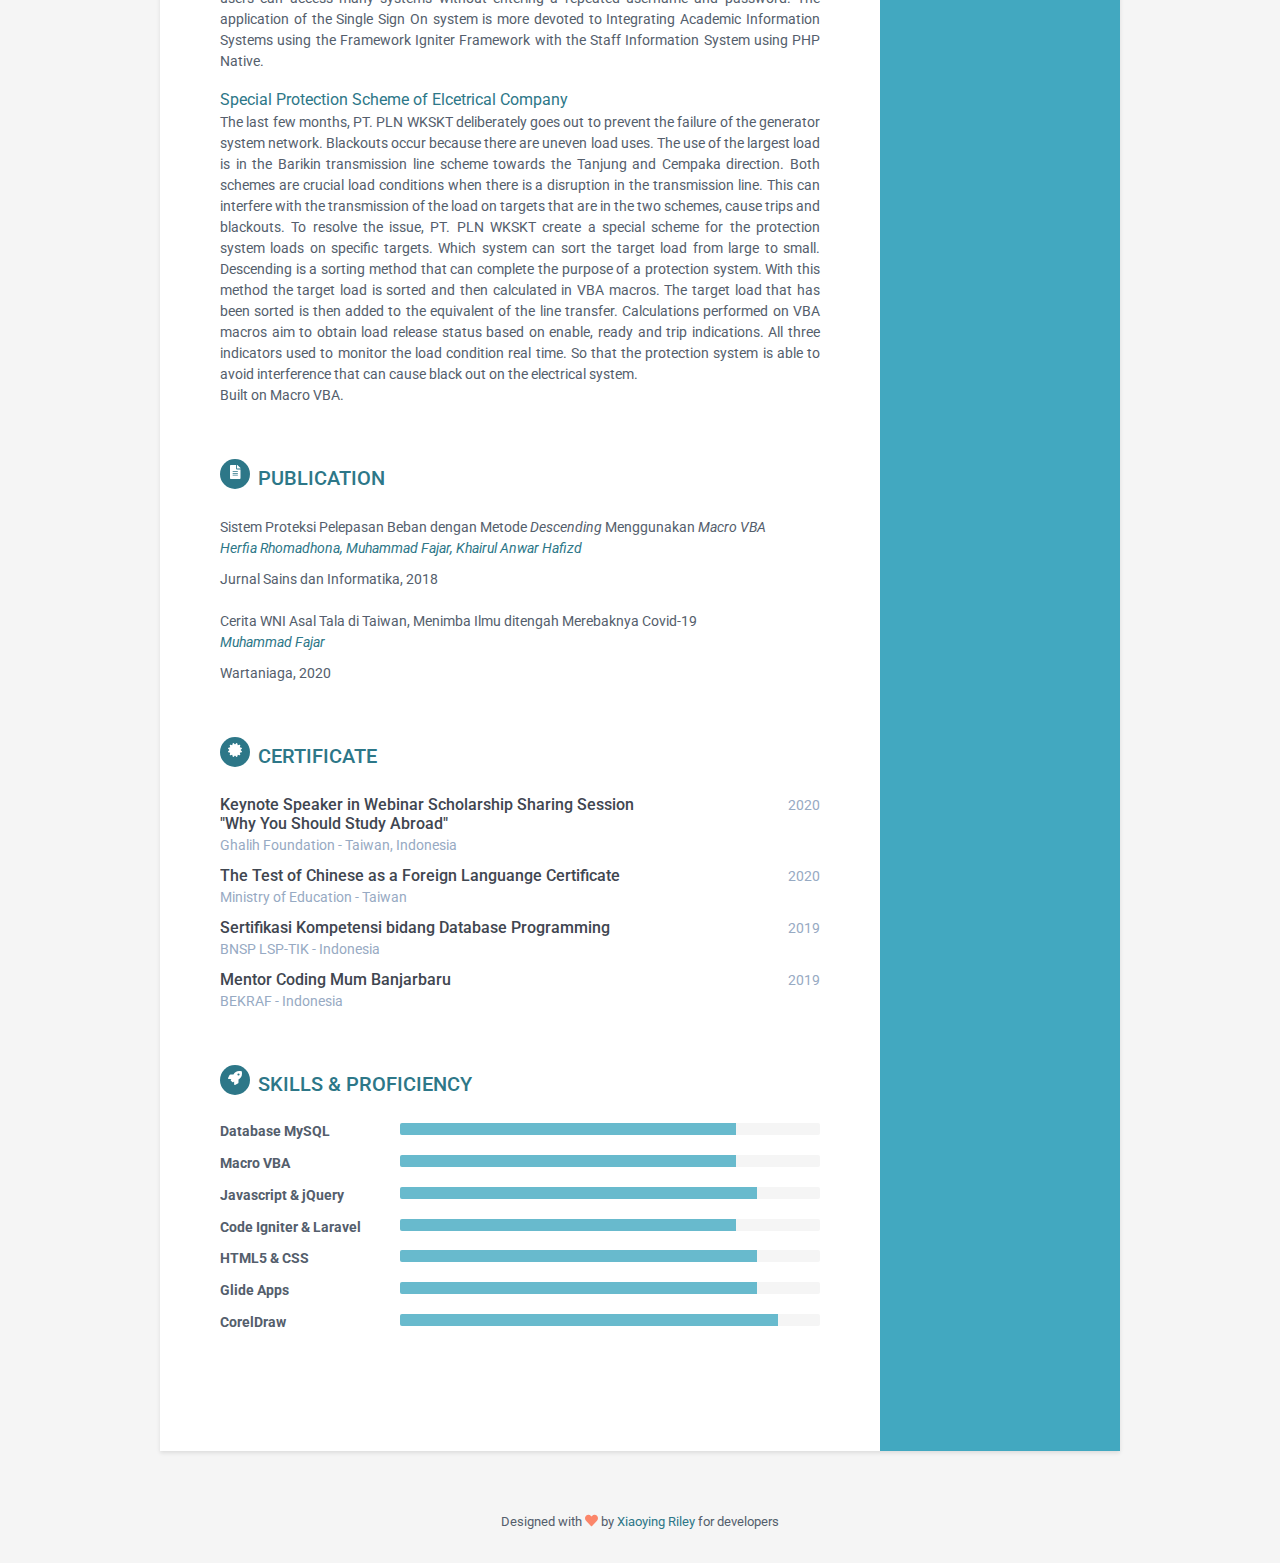
==== commit 37eee8cb: "Update index.html" ====
--- a/index.html
+++ b/index.html
@@ -57,13 +57,13 @@
                 <h2 class="container-block-title">Education</h2>
                 <div class="item">
                     <h4 class="degree">Bachelor Degree of Engineering in Information Engineering</h4>
-                    <h5 class="meta"><a href="https://www.ksu.edu.tw/" target="_blank">崑山科技大學 (Taiwan)</h5>
+                    <h5 class="meta"><a href="https://www.ksu.edu.tw/" target="_blank">崑山科技大學 (Taiwan)</a></h5>
                     <div class="time">2019 - 2022</div>
                 </div>
                 <!--//item-->
                 <div class="item">
                     <h4 class="degree">Diploma III of Engineering in Information Engineering</h4>
-                    <h5 class="meta"><a href="https://politala.ac.id/" target="_blank">State Polytechnic of Tanah Laut (Indonesia)</h5>
+                    <h5 class="meta"><a href="https://politala.ac.id/" target="_blank">State Polytechnic of Tanah Laut (Indonesia)</a></h5>
                     <div class="time">2016 - 2019</div>
                 </div>
                 <!--//item-->
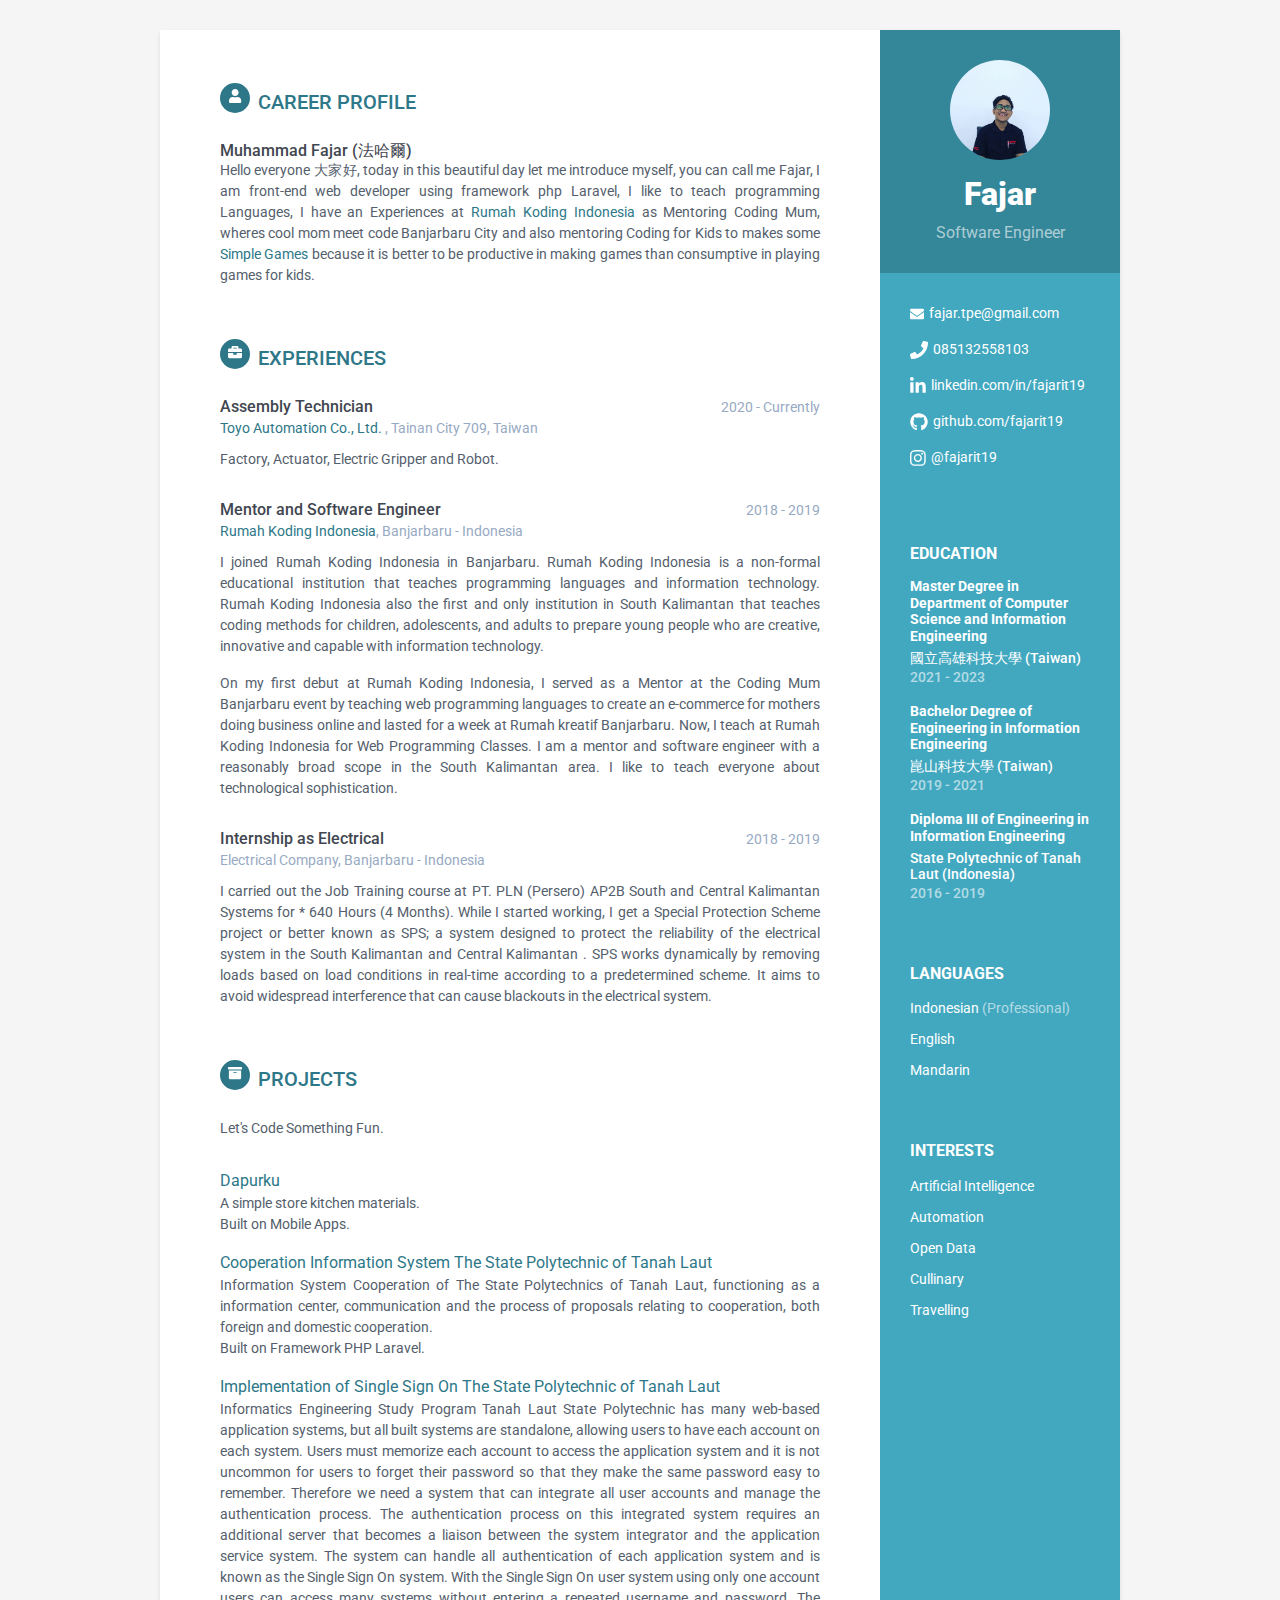
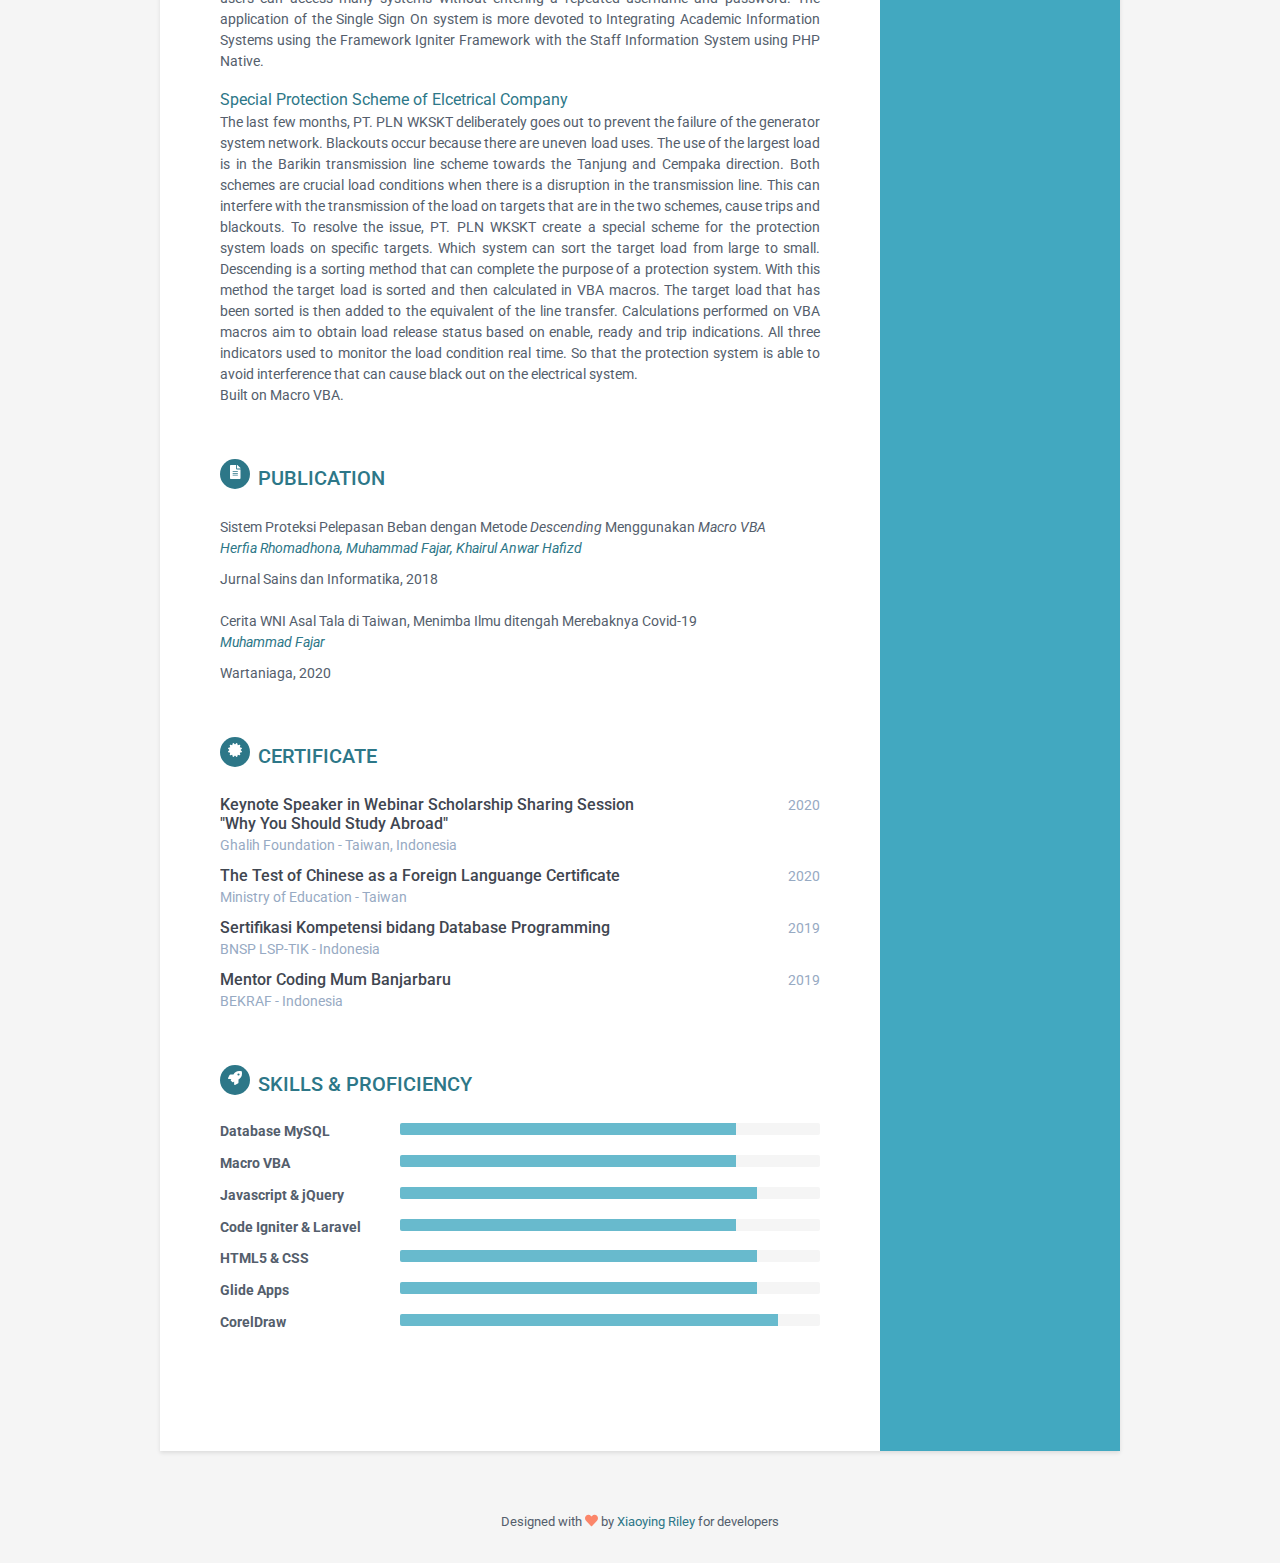
==== commit 45ded0cd: "Update index.html" ====
--- a/index.html
+++ b/index.html
@@ -44,8 +44,8 @@
 
             <div class="contact-container container-block">
                 <ul class="list-unstyled contact-list">
-                    <li class="email"><i class="fas fa-envelope"></i><a href="mailto: yourname@email.com">fajarit19@gmail.com</a></li>
-                    <li class="phone"><i class="fas fa-phone"></i><a href="https://api.whatsapp.com/send?phone=+6282274311922&text=Hello">082274311922</a></li>
+                    <li class="email"><i class="fas fa-envelope"></i><a href="mailto: yourname@email.com">fajar.tpe@gmail.com</a></li>
+                    <li class="phone"><i class="fas fa-phone"></i><a href="https://api.whatsapp.com/send?phone=+6285132558103&text=Hello">085132558103</a></li>
                     <!-- <li class="website"><i class="fas fa-globe"></i><a href="https://themes.3rdwavemedia.com/bootstrap-templates/resume/orbit-free-resume-cv-bootstrap-theme-for-developers/" target="_blank">portfoliosite.com</a></li> -->
                     <li class="linkedin"><i class="fab fa-linkedin-in"></i><a href="https://linkedin.com/in/fajarit19" target="_blank">linkedin.com/in/fajarit19</a></li>
                     <li class="github"><i class="fab fa-github"></i><a href="https://github.com/fajarit19" target="_blank">github.com/fajarit19</a></li>
@@ -56,9 +56,14 @@
             <div class="education-container container-block">
                 <h2 class="container-block-title">Education</h2>
                 <div class="item">
+                    <h4 class="degree">Master Degree in Department of Computer Science and Information Engineering</h4>
+                    <h5 class="meta"><a href="http://oia.nkust.edu.tw/" target="_blank">國立高雄科技大學 (Taiwan)</a></h5>
+                    <div class="time">2021 - 2023</div>
+                </div>
+                <div class="item">
                     <h4 class="degree">Bachelor Degree of Engineering in Information Engineering</h4>
                     <h5 class="meta"><a href="https://www.ksu.edu.tw/" target="_blank">崑山科技大學 (Taiwan)</a></h5>
-                    <div class="time">2019 - 2022</div>
+                    <div class="time">2019 - 2021</div>
                 </div>
                 <!--//item-->
                 <div class="item">
@@ -74,8 +79,8 @@
                 <h2 class="container-block-title">Languages</h2>
                 <ul class="list-unstyled interests-list">
                     <li>Indonesian <span class="lang-desc">(Professional)</span></li>
-                    <li>English <span class="lang-desc">(Native)</span></li>
-                    <li>Mandarin <span class="lang-desc">(Native)</span></li>
+                    <li>English <span class="lang-desc"></span></li>
+                    <li>Mandarin <span class="lang-desc"></span></li>
                 </ul>
             </div>
             <!--//interests-->
@@ -83,7 +88,9 @@
             <div class="interests-container container-block">
                 <h2 class="container-block-title">Interests</h2>
                 <ul class="list-unstyled interests-list">
-                    <li>Design</li>
+                    <li>Artificial Intelligence</li>
+                    <li>Automation</li>
+                    <li>Open Data</li>
                     <li>Cullinary</li>
                     <li>Travelling</li>
                 </ul>
@@ -230,7 +237,7 @@
                 <!--//intro-->
                 <div class="item">
                     <div class="publication-title">Sistem Proteksi Pelepasan Beban dengan Metode <i>Descending</i> Menggunakan <i>Macro VBA</i> </div>
-                    <div class="company"><a href="https://doi.org/10.34128/jsi.v5i1.165" target="_blank"><i>Herfia Rhomadhona, Muhammad Fajar, Khairul Anwar Hafizd</i></a></div>
+                    <div class="company"><a href="https://jsi.politala.ac.id/index.php/JSI/article/view/165" target="_blank"><i>Herfia Rhomadhona, Muhammad Fajar, Khairul Anwar Hafizd</i></a></div>
                     <div class="publication-conference">Jurnal Sains dan Informatika, 2018</div>
                 </div>
                 <!--//item--><br>
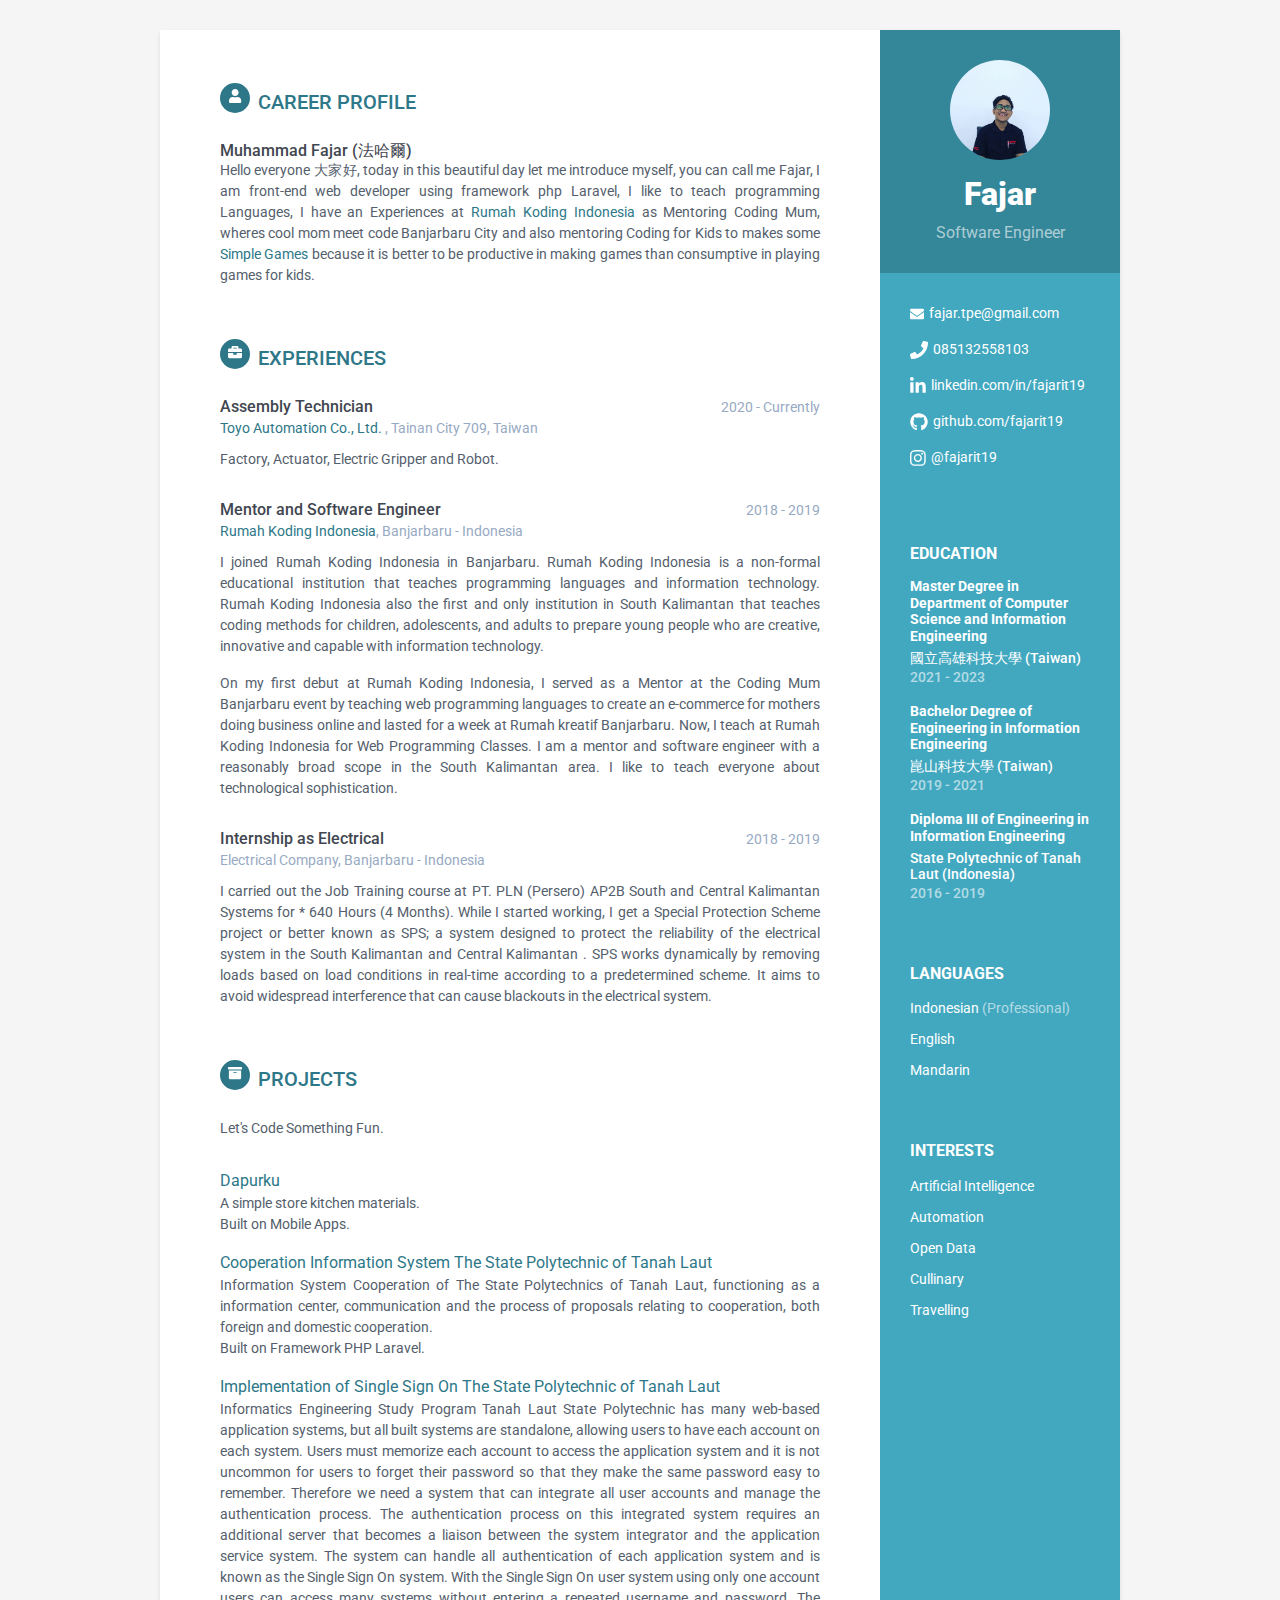
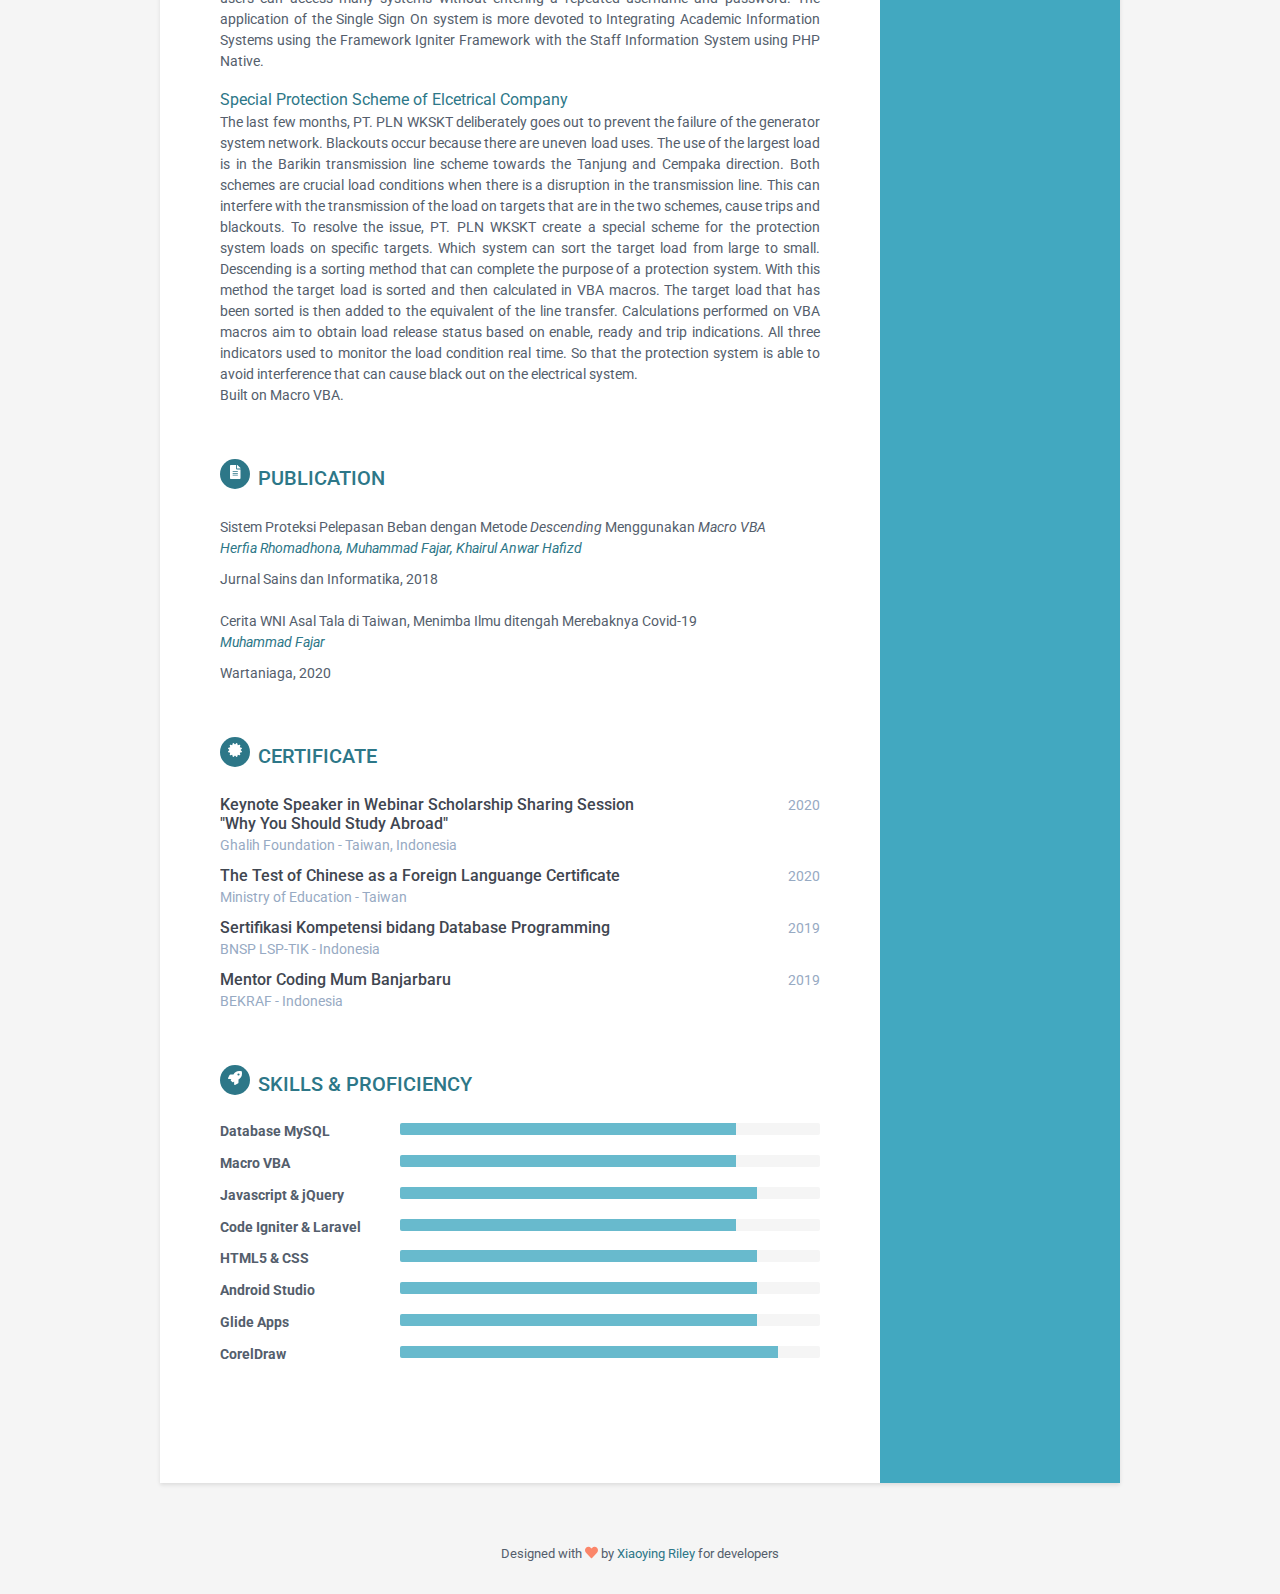
==== commit c56419f8: "Update index.html" ====
--- a/index.html
+++ b/index.html
@@ -350,6 +350,14 @@
                         </div>
                     </div>
                     <!--//item-->
+                    
+                    <div class="item">
+                        <h3 class="level-title">Android Studio</h3>
+                        <div class="progress level-bar">
+                            <div class="progress-bar theme-progress-bar" role="progressbar" style="width: 85%" aria-valuenow="85" aria-valuemin="0" aria-valuemax="100"></div>
+                        </div>
+                    </div>
+                    <!--//item-->
 
                     <div class="item">
                         <h3 class="level-title">Glide Apps</h3>
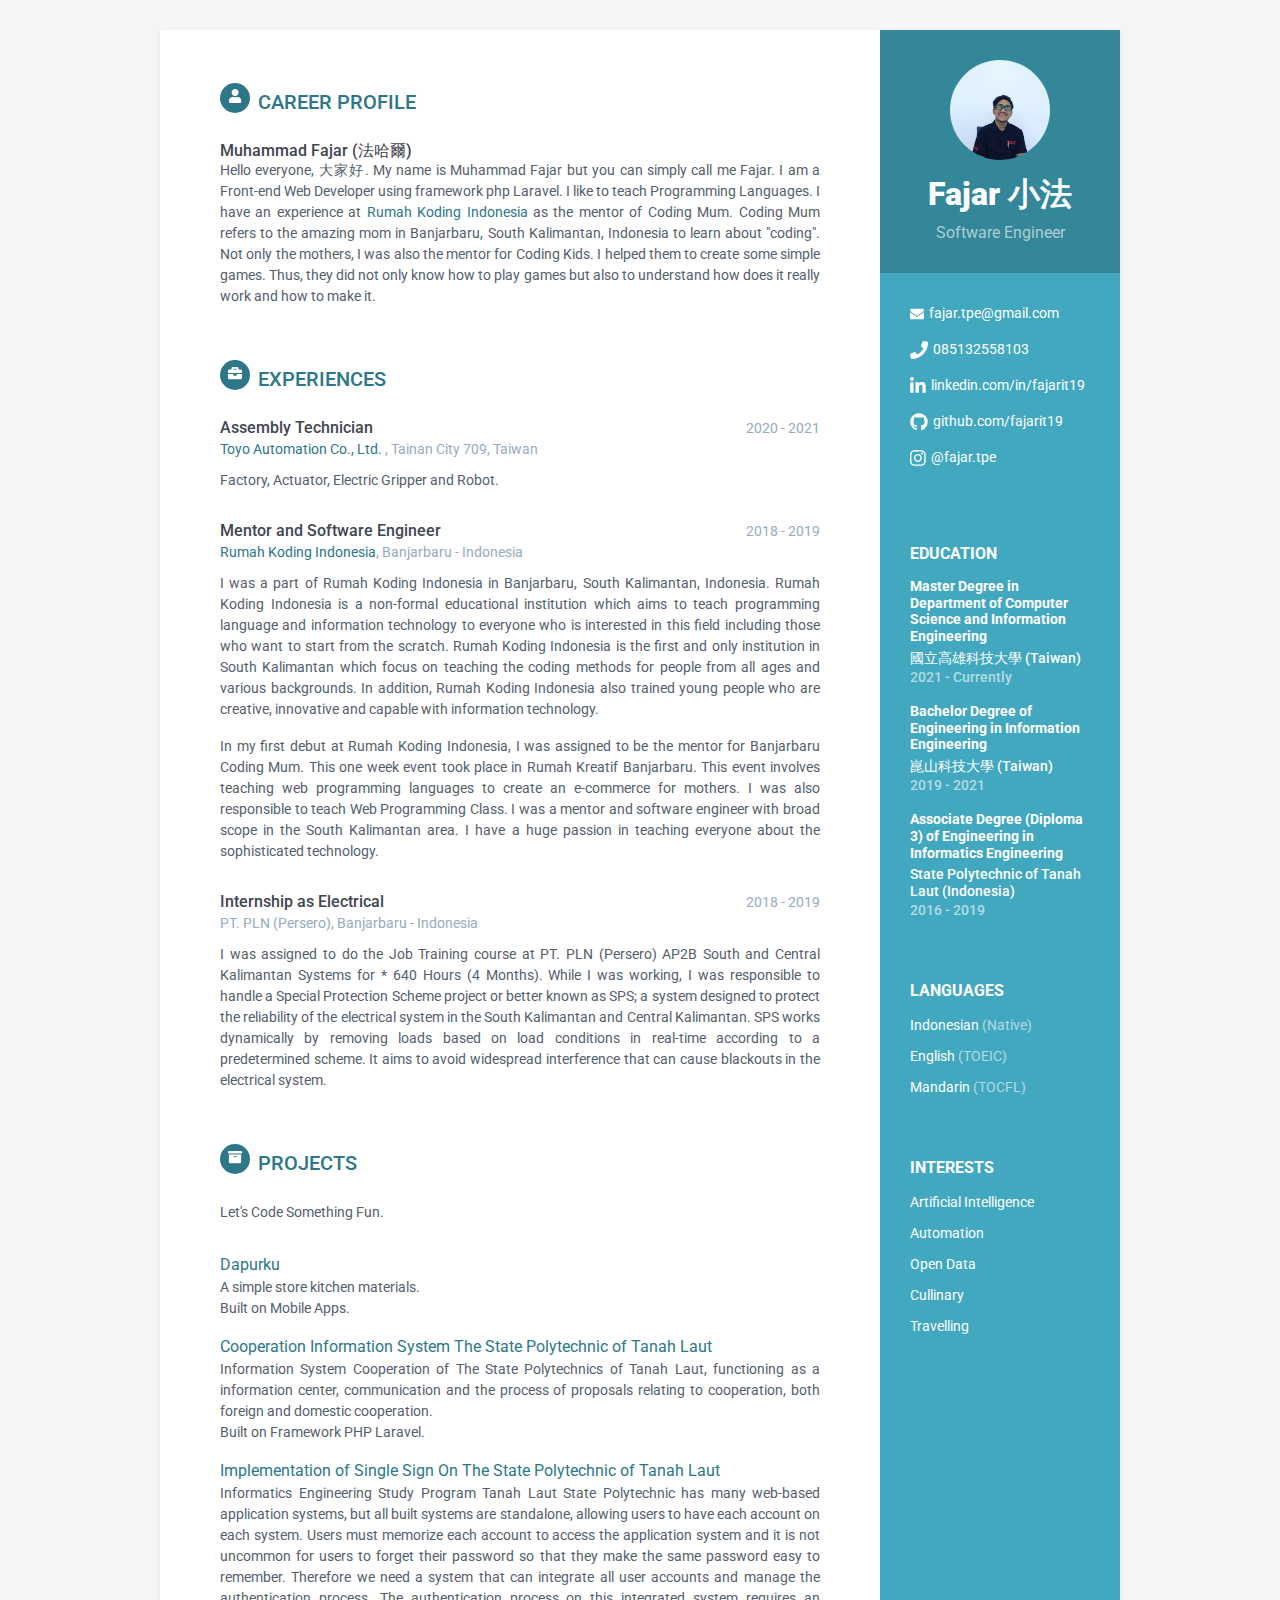
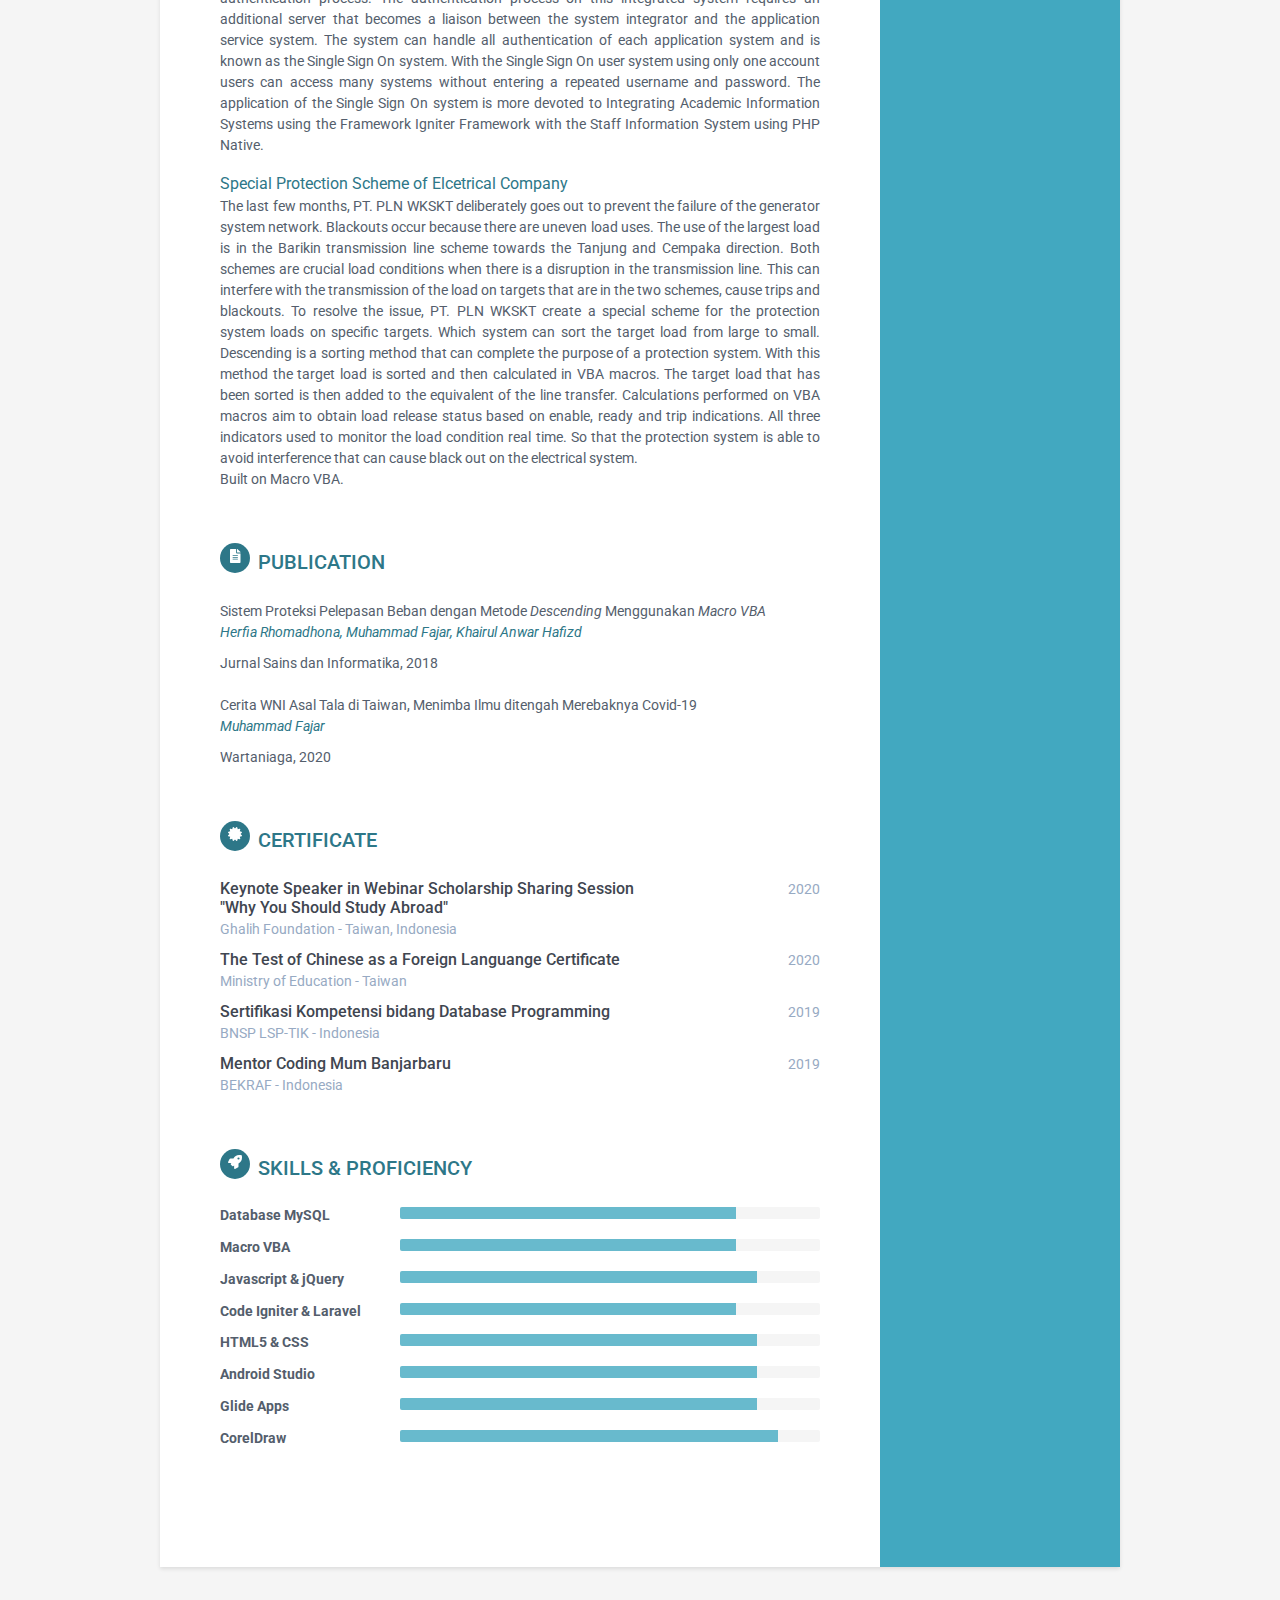
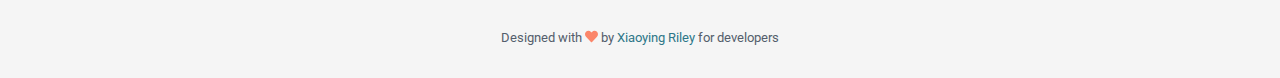
==== commit b1ff288c: "Update Index" ====
--- a/index.html
+++ b/index.html
@@ -2,7 +2,7 @@
 <html lang="en">
 
 <head>
-    <title>Muhammad Fajar</title>
+    <title>Fajar 小法</title>
 
     <!-- Meta -->
     <meta charset="utf-8">
@@ -37,7 +37,7 @@
         <div class="sidebar-wrapper">
             <div class="profile-container">
                 <img class="profile" src="assets/images/fajarit19.png" alt="fajarit19" width="100" height="100" />
-                <h1 class="name">Fajar</h1>
+                <h1 class="name">Fajar 小法</h1>
                 <h3 class="tagline">Software Engineer</h3>
             </div>
             <!--//profile-container-->
@@ -49,7 +49,7 @@
                     <!-- <li class="website"><i class="fas fa-globe"></i><a href="https://themes.3rdwavemedia.com/bootstrap-templates/resume/orbit-free-resume-cv-bootstrap-theme-for-developers/" target="_blank">portfoliosite.com</a></li> -->
                     <li class="linkedin"><i class="fab fa-linkedin-in"></i><a href="https://linkedin.com/in/fajarit19" target="_blank">linkedin.com/in/fajarit19</a></li>
                     <li class="github"><i class="fab fa-github"></i><a href="https://github.com/fajarit19" target="_blank">github.com/fajarit19</a></li>
-                    <li class="instagram"><i class="fab fa-instagram"></i><a href="https://instagram.com/fajarit19" target="_blank">@fajarit19</a></li>
+                    <li class="instagram"><i class="fab fa-instagram"></i><a href="https://instagram.com/fajar.tpe" target="_blank">@fajar.tpe</a></li>
                 </ul>
             </div>
             <!--//contact-container-->
@@ -58,7 +58,7 @@
                 <div class="item">
                     <h4 class="degree">Master Degree in Department of Computer Science and Information Engineering</h4>
                     <h5 class="meta"><a href="http://oia.nkust.edu.tw/" target="_blank">國立高雄科技大學 (Taiwan)</a></h5>
-                    <div class="time">2021 - 2023</div>
+                    <div class="time">2021 - Currently</div>
                 </div>
                 <div class="item">
                     <h4 class="degree">Bachelor Degree of Engineering in Information Engineering</h4>
@@ -67,7 +67,7 @@
                 </div>
                 <!--//item-->
                 <div class="item">
-                    <h4 class="degree">Diploma III of Engineering in Information Engineering</h4>
+                    <h4 class="degree">Associate Degree (Diploma 3) of Engineering in Informatics Engineering</h4>
                     <h5 class="meta"><a href="https://politala.ac.id/" target="_blank">State Polytechnic of Tanah Laut (Indonesia)</a></h5>
                     <div class="time">2016 - 2019</div>
                 </div>
@@ -78,9 +78,9 @@
             <div class="languages-container container-block">
                 <h2 class="container-block-title">Languages</h2>
                 <ul class="list-unstyled interests-list">
-                    <li>Indonesian <span class="lang-desc">(Professional)</span></li>
-                    <li>English <span class="lang-desc"></span></li>
-                    <li>Mandarin <span class="lang-desc"></span></li>
+                    <li>Indonesian <span class="lang-desc">(Native)</span></li>
+                    <li>English <span class="lang-desc">(TOEIC)</span></li>
+                    <li>Mandarin <span class="lang-desc">(TOCFL)</span></li>
                 </ul>
             </div>
             <!--//interests-->
@@ -106,9 +106,15 @@
                 <h2 class="section-title"><span class="icon-holder"><i class="fas fa-user"></i></span>Career Profile</h2>
                 <div class="summary">
                     <h3 class="job-title">Muhammad Fajar (法哈爾)</h3>
-                    <p style="text-align:justify">Hello everyone 大家好, today in this beautiful day let me introduce myself, you can call me Fajar, I am front-end web developer using framework php Laravel, I like to teach programming Languages, I have an Experiences at <a href="https://rumahkoding.id"
-                            target="_blank">Rumah Koding Indonesia</a> as Mentoring Coding Mum, wheres cool mom meet code Banjarbaru City and also mentoring Coding for Kids to makes some <a href="kegiatan_rumahkoding.jpg" target="_blank">Simple Games </a> because it is better to be productive in making games than
-                        consumptive in playing games for kids.</p>
+                    <p style="text-align:justify">
+                        Hello everyone, 大家好. My name is Muhammad Fajar but you can simply call me Fajar.
+                        I am a Front-end Web Developer using framework php Laravel. I like to teach Programming Languages.
+                        I have an experience at <a href="https://rumahkoding.id"target="_blank">Rumah Koding Indonesia</a>
+                        as the mentor of Coding Mum. Coding Mum refers to the amazing mom in Banjarbaru, South Kalimantan, 
+                        Indonesia to learn about "coding". Not only the mothers, I was also the mentor for Coding Kids. 
+                        I helped them to  create some simple games. Thus, they did not only know how to play games but also 
+                        to understand how does it really work and how to make it.
+                    </p>
                 </div>
                 <!--//summary-->
             </section>
@@ -121,7 +127,7 @@
                     <div class="meta">
                         <div class="upper-row">
                             <h3 class="job-title">Assembly Technician</h3>
-                            <div class="time">2020 - Currently</div>
+                            <div class="time">2020 - 2021</div>
                         </div>
                         <!--//upper-row-->
                         <div class="company"><a href="http://www.toyorobot.com/" target="_blank">Toyo Automation Co., Ltd. </a>, Tainan City 709, Taiwan</div>
@@ -146,11 +152,21 @@
                     </div>
                     <!--//meta-->
                     <div class="details">
-                        <p style="text-align:justify">I joined Rumah Koding Indonesia in Banjarbaru. Rumah Koding Indonesia is a non-formal educational institution that teaches programming languages and information technology. Rumah Koding Indonesia also the first and only institution
-                            in South Kalimantan that teaches coding methods for children, adolescents, and adults to prepare young people who are creative, innovative and capable with information technology.</p>
-                        <p style="text-align:justify">On my first debut at Rumah Koding Indonesia, I served as a Mentor at the Coding Mum Banjarbaru event by teaching web programming languages to create an e-commerce for mothers doing business online and lasted for a week at Rumah
-                            kreatif Banjarbaru. Now, I teach at Rumah Koding Indonesia for Web Programming Classes. I am a mentor and software engineer with a reasonably broad scope in the South Kalimantan area. I like to teach everyone about technological
-                            sophistication.
+                        <p style="text-align:justify">
+                            I was a part of Rumah Koding Indonesia in Banjarbaru, South Kalimantan, Indonesia. Rumah Koding Indonesia is 
+                            a non-formal educational institution which aims to teach programming language and information technology to 
+                            everyone who is interested in this field including those who want to start from the scratch. Rumah Koding 
+                            Indonesia is the first and only institution in South Kalimantan which focus on teaching the coding methods 
+                            for people from all ages and various backgrounds. In addition, Rumah Koding Indonesia also trained young people 
+                            who are creative, innovative and capable with information technology.
+                        </p>
+                        <p style="text-align:justify">
+                            In my first debut at Rumah Koding Indonesia, I was assigned to be the mentor for Banjarbaru Coding Mum. 
+                            This one week event took place in Rumah Kreatif Banjarbaru. This event involves teaching web programming 
+                            languages to create an e-commerce for mothers.
+
+                            I was also responsible to teach Web Programming Class. I was a mentor and software engineer with broad 
+                            scope in the South Kalimantan area. I have a huge passion in teaching everyone about the sophisticated technology.
                         </p>
                     </div>
                     <!--//details-->
@@ -164,13 +180,19 @@
                             <div class="time">2018 - 2019</div>
                         </div>
                         <!--//upper-row-->
-                        <div class="company">Electrical Company, Banjarbaru - Indonesia</div>
+                        <div class="company">PT. PLN (Persero), Banjarbaru - Indonesia</div>
                     </div>
                     <!--//meta-->
                     <div class="details">
-                        <p style="text-align:justify">I carried out the Job Training course at PT. PLN (Persero) AP2B South and Central Kalimantan Systems for * 640 Hours (4 Months). While I started working, I get a Special Protection Scheme project or better known as SPS; a system
-                            designed to protect the reliability of the electrical system in the South Kalimantan and Central Kalimantan . SPS works dynamically by removing loads based on load conditions in real-time according to a predetermined scheme.
-                            It aims to avoid widespread interference that can cause blackouts in the electrical system.</p>
+                        <p style="text-align:justify">
+                            I was assigned to do the Job Training course at PT. PLN (Persero) AP2B South and Central 
+                            Kalimantan Systems for * 640 Hours (4 Months). While I was working, I was responsible to 
+                            handle a Special Protection Scheme project or better known as SPS; a system designed to 
+                            protect the reliability of the electrical system in the South Kalimantan and Central 
+                            Kalimantan. SPS works dynamically by removing loads based on load conditions in real-time 
+                            according to a predetermined scheme. It aims to avoid widespread interference that can cause 
+                            blackouts in the electrical system.
+                        </p>
 
                     </div>
                     <!--//details-->
